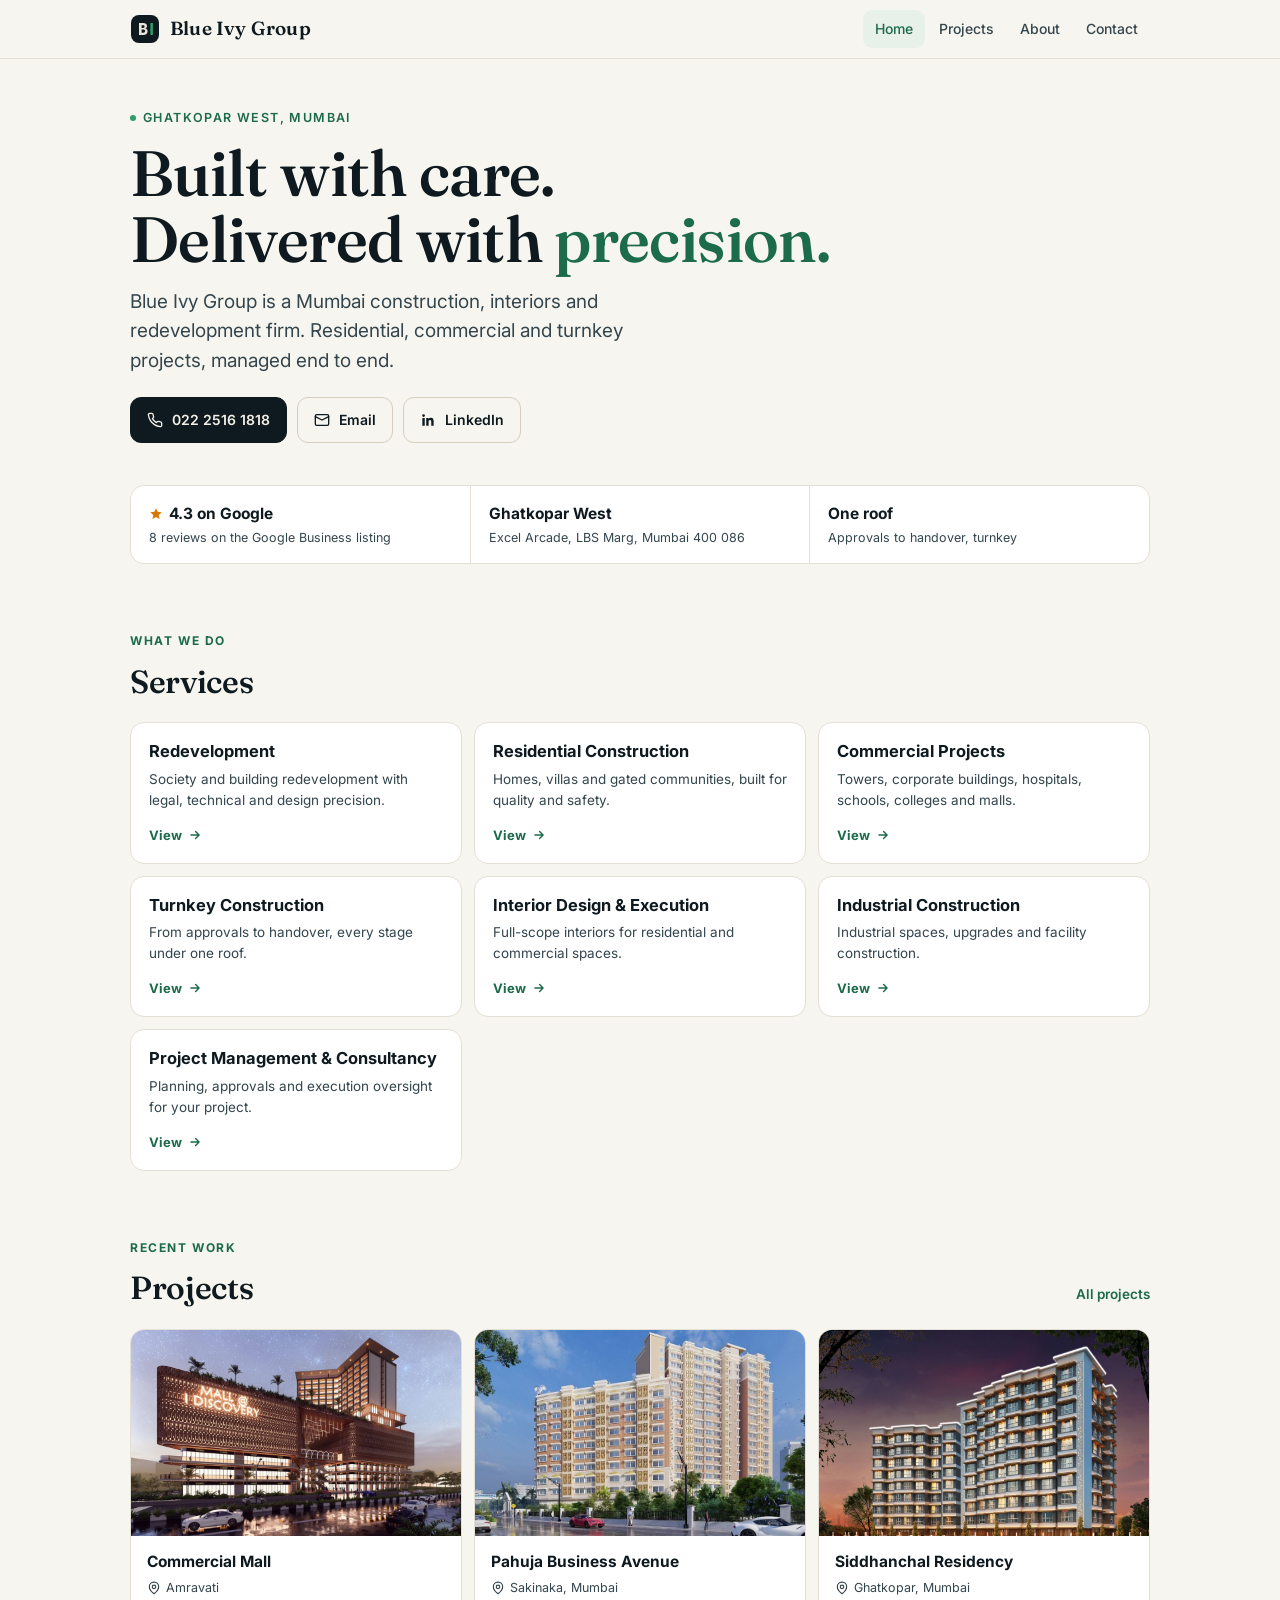
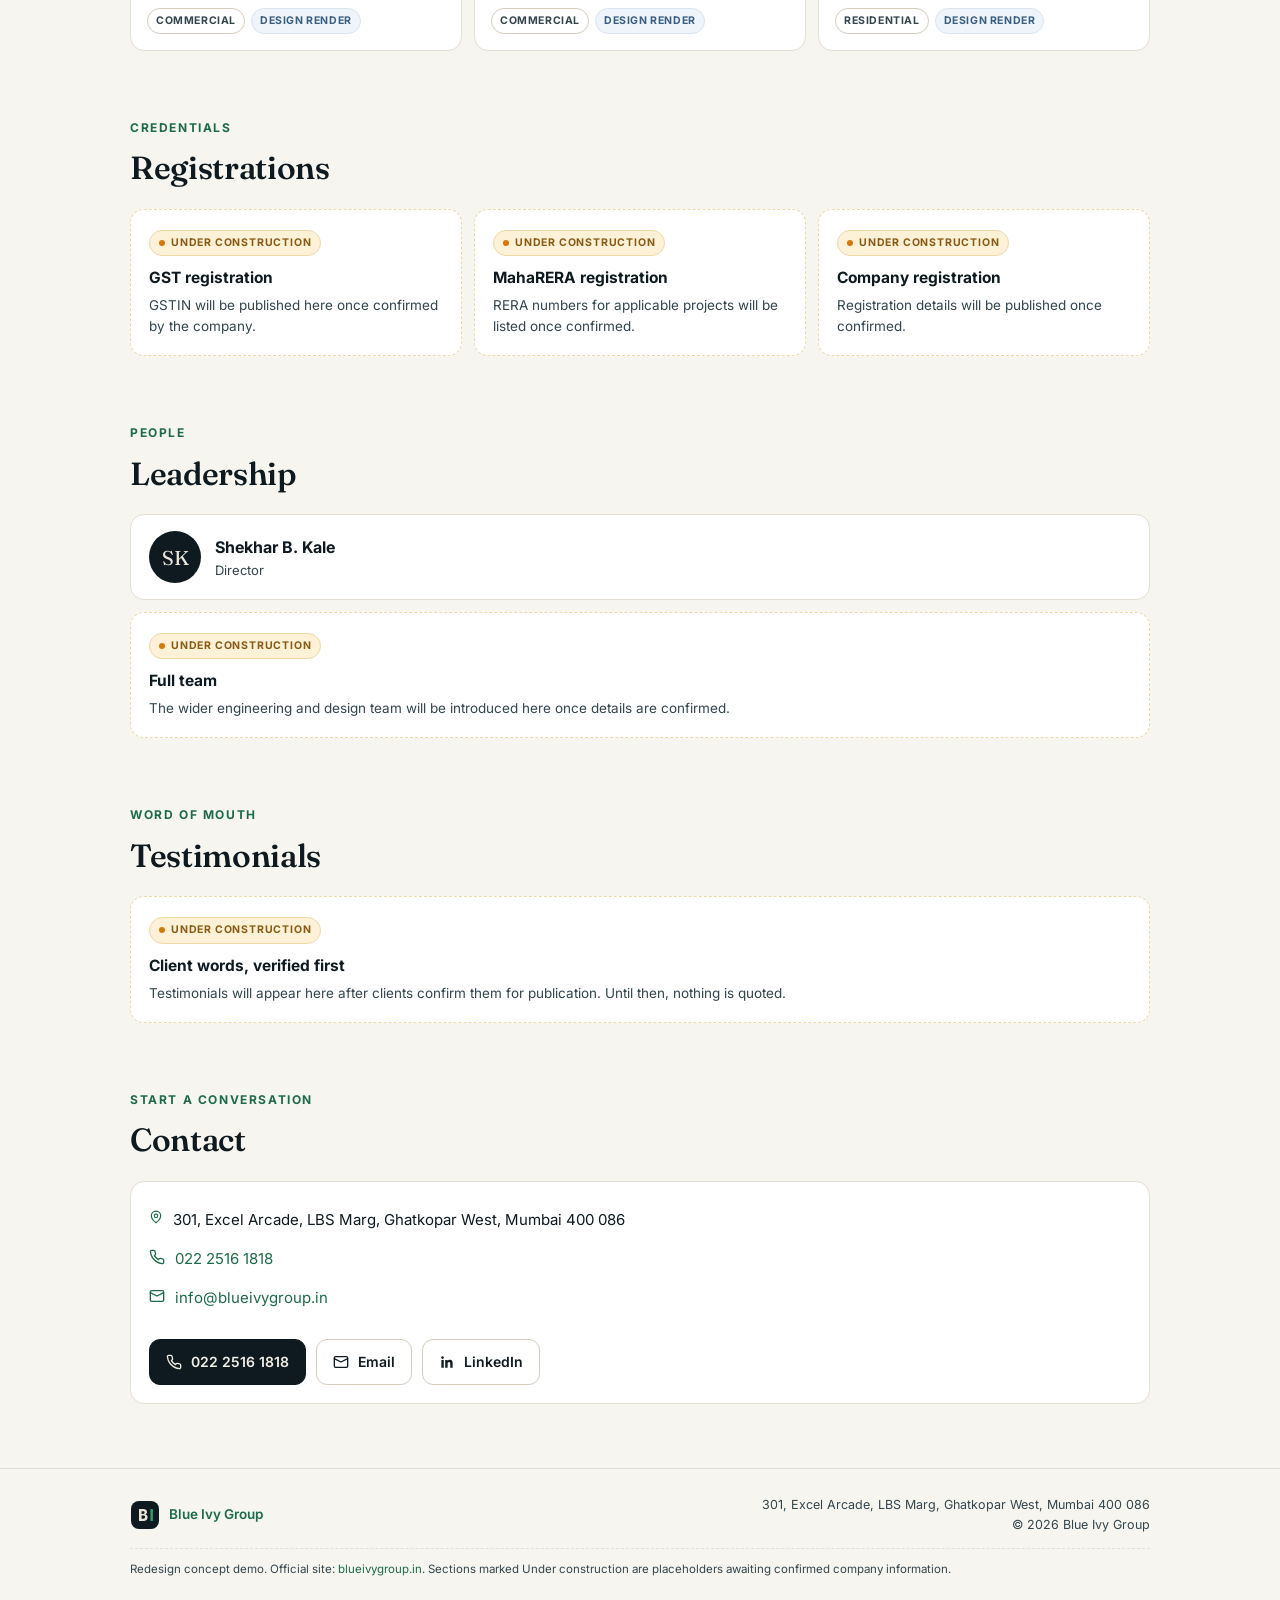
==== index.html @ 5a5d5038 "Blue Ivy Group redesign concept: static site, PWA, SEO" ====
<!DOCTYPE html>
<html lang="en">
<head>
<meta charset="utf-8">
<meta name="viewport" content="width=device-width, initial-scale=1, viewport-fit=cover">
<title>Blue Ivy Group - Construction, Interiors & Redevelopment in Mumbai</title>
<meta name="description" content="Blue Ivy Group is a Mumbai construction, interiors and redevelopment firm based in Ghatkopar West. Residential, commercial and turnkey projects, managed end to end.">
<link rel="canonical" href="https://5hu3hendu.github.io/blue-ivy-group/index.html">
<meta property="og:type" content="website">
<meta property="og:site_name" content="Blue Ivy Group">
<meta property="og:title" content="Blue Ivy Group - Construction, Interiors & Redevelopment in Mumbai">
<meta property="og:description" content="Blue Ivy Group is a Mumbai construction, interiors and redevelopment firm based in Ghatkopar West. Residential, commercial and turnkey projects, managed end to end.">
<meta property="og:url" content="https://5hu3hendu.github.io/blue-ivy-group/index.html">
<meta property="og:image" content="https://5hu3hendu.github.io/blue-ivy-group/assets/img/og-cover.jpg">
<meta name="twitter:card" content="summary_large_image">
<meta name="theme-color" content="#0e1a1f">
<link rel="icon" href="assets/img/icon-192.png" sizes="192x192">
<link rel="apple-touch-icon" href="assets/img/icon-180.png">
<link rel="manifest" href="manifest.webmanifest">
<link rel="preconnect" href="https://fonts.googleapis.com">
<link rel="preconnect" href="https://fonts.gstatic.com" crossorigin>
<link href="https://fonts.googleapis.com/css2?family=Fraunces:opsz,wght@9..144,500;9..144,560;9..144,640&family=Inter:wght@400;500;600;700&display=swap" rel="stylesheet">
<link rel="stylesheet" href="assets/css/style.css">
<script type="application/ld+json">
{"@context":"https://schema.org","@type":"GeneralContractor","name":"Blue Ivy Group","url":"https://5hu3hendu.github.io/blue-ivy-group/","image":"https://5hu3hendu.github.io/blue-ivy-group/assets/img/og-cover.jpg","telephone":"+91-22-2516-1818","email":"info@blueivygroup.in","address":{"@type":"PostalAddress","streetAddress":"301, Excel Arcade, LBS Marg, Ghatkopar West","addressLocality":"Mumbai","addressRegion":"Maharashtra","postalCode":"400086","addressCountry":"IN"},"geo":{"@type":"GeoCoordinates","latitude":19.087315,"longitude":72.903306},"sameAs":["https://www.linkedin.com/company/blue-ivy-group","https://blueivygroup.in/"]}
</script>
</head>
<body>
<header class="topbar"><div class="wrap topbar-in">
<a class="brand" href="index.html"><svg width="30" height="30" viewBox="0 0 30 30" fill="none" aria-hidden="true"><rect x="1" y="1" width="28" height="28" rx="8" fill="#0e1a1f"/><path d="M9 21V9h4.2c2.4 0 3.8 1.1 3.8 2.9 0 1.2-.6 2.1-1.7 2.5 1.5.3 2.3 1.4 2.3 2.9 0 2.1-1.6 3.7-4.1 3.7H9zm2.6-7h1.4c1 0 1.6-.5 1.6-1.4s-.6-1.3-1.6-1.3h-1.4V14zm0 4.7h1.7c1.1 0 1.8-.6 1.8-1.6 0-1-.7-1.5-1.8-1.5h-1.7v3.1z" fill="#e9e4d8"/><path d="M20.4 9h2.5v12h-2.5z" fill="#2e9e6b"/></svg><span class="wm">Blue Ivy Group</span></a>
<nav class="nav-d" aria-label="Main"><a href="index.html" class="on">Home</a><a href="projects.html">Projects</a><a href="about.html">About</a><a href="contact.html">Contact</a></nav>
</div></header>
<main>

<div class="wrap">
<div class="head">
<span class="eyebrow"><span class="dot"></span>Ghatkopar West, Mumbai</span>
<h1>Built with care.<br>Delivered with <em>precision.</em></h1>
<p class="lede">Blue Ivy Group is a Mumbai construction, interiors and redevelopment firm. Residential, commercial and turnkey projects, managed end to end.</p>
<div class="cta-row">
<a class="icobtn" href="tel:+912225161818"><svg width="16" height="16" viewBox="0 0 24 24" fill="none" stroke="currentColor" stroke-width="2" stroke-linecap="round" stroke-linejoin="round" aria-hidden="true"><path d="M22 16.92v3a2 2 0 0 1-2.18 2 19.79 19.79 0 0 1-8.63-3.07 19.5 19.5 0 0 1-6-6 19.79 19.79 0 0 1-3.07-8.67A2 2 0 0 1 4.11 2h3a2 2 0 0 1 2 1.72c.13.96.36 1.9.7 2.81a2 2 0 0 1-.45 2.11L8.09 9.91a16 16 0 0 0 6 6l1.27-1.27a2 2 0 0 1 2.11-.45c.91.34 1.85.57 2.81.7A2 2 0 0 1 22 16.92z"/></svg>022 2516 1818</a>
<a class="icobtn ghost" href="mailto:info@blueivygroup.in"><svg width="16" height="16" viewBox="0 0 24 24" fill="none" stroke="currentColor" stroke-width="2" stroke-linecap="round" stroke-linejoin="round" aria-hidden="true"><rect x="2" y="4" width="20" height="16" rx="2"/><path d="m22 7-10 5L2 7"/></svg>Email</a>
<a class="icobtn ghost" href="https://www.linkedin.com/company/blue-ivy-group" rel="noopener"><svg width="16" height="16" viewBox="0 0 24 24" fill="currentColor" aria-hidden="true"><path d="M20.45 20.45h-3.55v-5.57c0-1.33-.03-3.04-1.85-3.04-1.86 0-2.14 1.45-2.14 2.94v5.67H9.35V9h3.41v1.56h.05c.47-.9 1.63-1.85 3.36-1.85 3.6 0 4.27 2.37 4.27 5.45v6.29zM5.34 7.43a2.06 2.06 0 1 1 0-4.12 2.06 2.06 0 0 1 0 4.12zM7.12 20.45H3.55V9h3.57v11.45z"/></svg>LinkedIn</a>
</div>
</div>
</div>

<section><div class="wrap">
<div class="strip">
<div><div class="b" style="display:flex;align-items:center;gap:6px"><svg width="14" height="14" viewBox="0 0 24 24" fill="#d97706" aria-hidden="true"><path d="M12 2l2.9 6.3 6.9.8-5.1 4.7 1.4 6.8L12 17.2 5.9 20.6l1.4-6.8L2.2 9.1l6.9-.8z"/></svg>4.3 on Google</div><div class="s">8 reviews on the Google Business listing</div></div>
<div><div class="b">Ghatkopar West</div><div class="s">Excel Arcade, LBS Marg, Mumbai 400 086</div></div>
<div><div class="b">One roof</div><div class="s">Approvals to handover, turnkey</div></div>
</div>
</div></section>

<section id="services"><div class="wrap">
<div class="kicker">What we do</div>
<div class="sec-h"><h2>Services</h2></div>
<div class="sgrid">
<a class="scard" href="services/redevelopment.html"><div class="t">Redevelopment</div><div class="d">Society and building redevelopment with legal, technical and design precision.</div><span class="go">View <svg width="14" height="14" viewBox="0 0 24 24" fill="none" stroke="currentColor" stroke-width="2.4" stroke-linecap="round" stroke-linejoin="round" aria-hidden="true"><path d="M5 12h14m-6-6 6 6-6 6"/></svg></span></a>
<a class="scard" href="services/residential-construction.html"><div class="t">Residential Construction</div><div class="d">Homes, villas and gated communities, built for quality and safety.</div><span class="go">View <svg width="14" height="14" viewBox="0 0 24 24" fill="none" stroke="currentColor" stroke-width="2.4" stroke-linecap="round" stroke-linejoin="round" aria-hidden="true"><path d="M5 12h14m-6-6 6 6-6 6"/></svg></span></a>
<a class="scard" href="services/commercial-projects.html"><div class="t">Commercial Projects</div><div class="d">Towers, corporate buildings, hospitals, schools, colleges and malls.</div><span class="go">View <svg width="14" height="14" viewBox="0 0 24 24" fill="none" stroke="currentColor" stroke-width="2.4" stroke-linecap="round" stroke-linejoin="round" aria-hidden="true"><path d="M5 12h14m-6-6 6 6-6 6"/></svg></span></a>
<a class="scard" href="services/turnkey-construction.html"><div class="t">Turnkey Construction</div><div class="d">From approvals to handover, every stage under one roof.</div><span class="go">View <svg width="14" height="14" viewBox="0 0 24 24" fill="none" stroke="currentColor" stroke-width="2.4" stroke-linecap="round" stroke-linejoin="round" aria-hidden="true"><path d="M5 12h14m-6-6 6 6-6 6"/></svg></span></a>
<a class="scard" href="services/interior-design.html"><div class="t">Interior Design &amp; Execution</div><div class="d">Full-scope interiors for residential and commercial spaces.</div><span class="go">View <svg width="14" height="14" viewBox="0 0 24 24" fill="none" stroke="currentColor" stroke-width="2.4" stroke-linecap="round" stroke-linejoin="round" aria-hidden="true"><path d="M5 12h14m-6-6 6 6-6 6"/></svg></span></a>
<a class="scard" href="services/industrial-construction.html"><div class="t">Industrial Construction</div><div class="d">Industrial spaces, upgrades and facility construction.</div><span class="go">View <svg width="14" height="14" viewBox="0 0 24 24" fill="none" stroke="currentColor" stroke-width="2.4" stroke-linecap="round" stroke-linejoin="round" aria-hidden="true"><path d="M5 12h14m-6-6 6 6-6 6"/></svg></span></a>
<a class="scard" href="services/project-management-consultancy.html"><div class="t">Project Management &amp; Consultancy</div><div class="d">Planning, approvals and execution oversight for your project.</div><span class="go">View <svg width="14" height="14" viewBox="0 0 24 24" fill="none" stroke="currentColor" stroke-width="2.4" stroke-linecap="round" stroke-linejoin="round" aria-hidden="true"><path d="M5 12h14m-6-6 6 6-6 6"/></svg></span></a>
</div>
</div></section>

<section><div class="wrap">
<div class="kicker">Recent work</div>
<div class="sec-h"><h2>Projects</h2><a class="more" href="projects.html">All projects</a></div>
<div class="pgrid">
<div class="pcard"><img src="assets/img/amravati-mall.jpg" alt="Design render of the commercial mall project in Amravati" loading="lazy"><div class="pb"><div class="t">Commercial Mall</div><div class="l"><svg width="14" height="14" viewBox="0 0 24 24" fill="none" stroke="currentColor" stroke-width="2" stroke-linecap="round" stroke-linejoin="round" aria-hidden="true"><path d="M20 10c0 6-8 12-8 12s-8-6-8-12a8 8 0 0 1 16 0z"/><circle cx="12" cy="10" r="3"/></svg>Amravati</div><div class="tags"><span class="tag">Commercial</span><span class="tag render">Design render</span></div></div></div>
<div class="pcard"><img src="assets/img/pahuja.jpg" alt="Design render of Pahuja Business Avenue in Sakinaka" loading="lazy"><div class="pb"><div class="t">Pahuja Business Avenue</div><div class="l"><svg width="14" height="14" viewBox="0 0 24 24" fill="none" stroke="currentColor" stroke-width="2" stroke-linecap="round" stroke-linejoin="round" aria-hidden="true"><path d="M20 10c0 6-8 12-8 12s-8-6-8-12a8 8 0 0 1 16 0z"/><circle cx="12" cy="10" r="3"/></svg>Sakinaka, Mumbai</div><div class="tags"><span class="tag">Commercial</span><span class="tag render">Design render</span></div></div></div>
<div class="pcard"><img src="assets/img/siddhanchal.jpg" alt="Design render of Siddhanchal Residency in Ghatkopar" loading="lazy"><div class="pb"><div class="t">Siddhanchal Residency</div><div class="l"><svg width="14" height="14" viewBox="0 0 24 24" fill="none" stroke="currentColor" stroke-width="2" stroke-linecap="round" stroke-linejoin="round" aria-hidden="true"><path d="M20 10c0 6-8 12-8 12s-8-6-8-12a8 8 0 0 1 16 0z"/><circle cx="12" cy="10" r="3"/></svg>Ghatkopar, Mumbai</div><div class="tags"><span class="tag">Residential</span><span class="tag render">Design render</span></div></div></div>
</div>
</div></section>

<section><div class="wrap">
<div class="kicker">Credentials</div>
<div class="sec-h"><h2>Registrations</h2></div>
<div class="sgrid">
<div class="ucard"><span class="uc">Under construction</span><div class="t">GST registration</div><div class="d">GSTIN will be published here once confirmed by the company.</div></div>
<div class="ucard"><span class="uc">Under construction</span><div class="t">MahaRERA registration</div><div class="d">RERA numbers for applicable projects will be listed once confirmed.</div></div>
<div class="ucard"><span class="uc">Under construction</span><div class="t">Company registration</div><div class="d">Registration details will be published once confirmed.</div></div>
</div>
</div></section>

<section><div class="wrap">
<div class="kicker">People</div>
<div class="sec-h"><h2>Leadership</h2></div>
<div class="person"><div class="avatar">SK</div><div><div class="n">Shekhar B. Kale</div><div class="r">Director</div></div></div>
<div style="margin-top:12px"><div class="ucard"><span class="uc">Under construction</span><div class="t">Full team</div><div class="d">The wider engineering and design team will be introduced here once details are confirmed.</div></div></div>
</div></section>

<section><div class="wrap">
<div class="kicker">Word of mouth</div>
<div class="sec-h"><h2>Testimonials</h2></div>
<div class="ucard"><span class="uc">Under construction</span><div class="t">Client words, verified first</div><div class="d">Testimonials will appear here after clients confirm them for publication. Until then, nothing is quoted.</div></div>
</div></section>

<section><div class="wrap">
<div class="kicker">Start a conversation</div>
<div class="sec-h"><h2>Contact</h2></div>
<div class="cblock">
<div class="cline"><svg width="14" height="14" viewBox="0 0 24 24" fill="none" stroke="currentColor" stroke-width="2" stroke-linecap="round" stroke-linejoin="round" aria-hidden="true"><path d="M20 10c0 6-8 12-8 12s-8-6-8-12a8 8 0 0 1 16 0z"/><circle cx="12" cy="10" r="3"/></svg><span>301, Excel Arcade, LBS Marg, Ghatkopar West, Mumbai 400 086</span></div>
<div class="cline"><svg width="16" height="16" viewBox="0 0 24 24" fill="none" stroke="currentColor" stroke-width="2" stroke-linecap="round" stroke-linejoin="round" aria-hidden="true"><path d="M22 16.92v3a2 2 0 0 1-2.18 2 19.79 19.79 0 0 1-8.63-3.07 19.5 19.5 0 0 1-6-6 19.79 19.79 0 0 1-3.07-8.67A2 2 0 0 1 4.11 2h3a2 2 0 0 1 2 1.72c.13.96.36 1.9.7 2.81a2 2 0 0 1-.45 2.11L8.09 9.91a16 16 0 0 0 6 6l1.27-1.27a2 2 0 0 1 2.11-.45c.91.34 1.85.57 2.81.7A2 2 0 0 1 22 16.92z"/></svg><a href="tel:+912225161818">022 2516 1818</a></div>
<div class="cline"><svg width="16" height="16" viewBox="0 0 24 24" fill="none" stroke="currentColor" stroke-width="2" stroke-linecap="round" stroke-linejoin="round" aria-hidden="true"><rect x="2" y="4" width="20" height="16" rx="2"/><path d="m22 7-10 5L2 7"/></svg><a href="mailto:info@blueivygroup.in">info@blueivygroup.in</a></div>
<div style="margin-top:14px"><div class="cta-row">
<a class="icobtn" href="tel:+912225161818"><svg width="16" height="16" viewBox="0 0 24 24" fill="none" stroke="currentColor" stroke-width="2" stroke-linecap="round" stroke-linejoin="round" aria-hidden="true"><path d="M22 16.92v3a2 2 0 0 1-2.18 2 19.79 19.79 0 0 1-8.63-3.07 19.5 19.5 0 0 1-6-6 19.79 19.79 0 0 1-3.07-8.67A2 2 0 0 1 4.11 2h3a2 2 0 0 1 2 1.72c.13.96.36 1.9.7 2.81a2 2 0 0 1-.45 2.11L8.09 9.91a16 16 0 0 0 6 6l1.27-1.27a2 2 0 0 1 2.11-.45c.91.34 1.85.57 2.81.7A2 2 0 0 1 22 16.92z"/></svg>022 2516 1818</a>
<a class="icobtn ghost" href="mailto:info@blueivygroup.in"><svg width="16" height="16" viewBox="0 0 24 24" fill="none" stroke="currentColor" stroke-width="2" stroke-linecap="round" stroke-linejoin="round" aria-hidden="true"><rect x="2" y="4" width="20" height="16" rx="2"/><path d="m22 7-10 5L2 7"/></svg>Email</a>
<a class="icobtn ghost" href="https://www.linkedin.com/company/blue-ivy-group" rel="noopener"><svg width="16" height="16" viewBox="0 0 24 24" fill="currentColor" aria-hidden="true"><path d="M20.45 20.45h-3.55v-5.57c0-1.33-.03-3.04-1.85-3.04-1.86 0-2.14 1.45-2.14 2.94v5.67H9.35V9h3.41v1.56h.05c.47-.9 1.63-1.85 3.36-1.85 3.6 0 4.27 2.37 4.27 5.45v6.29zM5.34 7.43a2.06 2.06 0 1 1 0-4.12 2.06 2.06 0 0 1 0 4.12zM7.12 20.45H3.55V9h3.57v11.45z"/></svg>LinkedIn</a>
</div></div>
</div>
</div></section>

</main>
<footer><div class="wrap">
<div class="foot">
<a class="l" href="index.html"><svg width="30" height="30" viewBox="0 0 30 30" fill="none" aria-hidden="true"><rect x="1" y="1" width="28" height="28" rx="8" fill="#0e1a1f"/><path d="M9 21V9h4.2c2.4 0 3.8 1.1 3.8 2.9 0 1.2-.6 2.1-1.7 2.5 1.5.3 2.3 1.4 2.3 2.9 0 2.1-1.6 3.7-4.1 3.7H9zm2.6-7h1.4c1 0 1.6-.5 1.6-1.4s-.6-1.3-1.6-1.3h-1.4V14zm0 4.7h1.7c1.1 0 1.8-.6 1.8-1.6 0-1-.7-1.5-1.8-1.5h-1.7v3.1z" fill="#e9e4d8"/><path d="M20.4 9h2.5v12h-2.5z" fill="#2e9e6b"/></svg><span>Blue Ivy Group</span></a>
<div class="r">301, Excel Arcade, LBS Marg, Ghatkopar West, Mumbai 400 086<br>&copy; 2026 Blue Ivy Group</div>
</div>
<div class="demo">Redesign concept demo. Official site: <a href="https://blueivygroup.in/">blueivygroup.in</a>. Sections marked Under construction are placeholders awaiting confirmed company information.</div>
</div></footer>
<nav class="tabbar" aria-label="Main"><a href="index.html" class="on"><svg width="21" height="21" viewBox="0 0 24 24" fill="none" stroke="currentColor" stroke-width="1.9" stroke-linecap="round" stroke-linejoin="round" aria-hidden="true"><path d="m3 10 9-7 9 7v10a2 2 0 0 1-2 2H5a2 2 0 0 1-2-2z"/><path d="M9 22V12h6v10"/></svg><span>Home</span></a><a href="index.html#services"><svg width="21" height="21" viewBox="0 0 24 24" fill="none" stroke="currentColor" stroke-width="1.9" stroke-linecap="round" aria-hidden="true"><rect x="3" y="3" width="7" height="7" rx="1.5"/><rect x="14" y="3" width="7" height="7" rx="1.5"/><rect x="3" y="14" width="7" height="7" rx="1.5"/><rect x="14" y="14" width="7" height="7" rx="1.5"/></svg><span>Services</span></a><a href="projects.html"><svg width="21" height="21" viewBox="0 0 24 24" fill="none" stroke="currentColor" stroke-width="1.9" stroke-linecap="round" stroke-linejoin="round" aria-hidden="true"><path d="M3 21h18M5 21V7l7-4v18M12 21V11l7 4v6"/><path d="M8 9h.01M8 13h.01M8 17h.01"/></svg><span>Projects</span></a><a href="about.html"><svg width="21" height="21" viewBox="0 0 24 24" fill="none" stroke="currentColor" stroke-width="1.9" stroke-linecap="round" aria-hidden="true"><circle cx="12" cy="12" r="10"/><path d="M12 16v-4m0-4h.01"/></svg><span>About</span></a><a href="contact.html"><svg width="21" height="21" viewBox="0 0 24 24" fill="none" stroke="currentColor" stroke-width="1.9" stroke-linecap="round" stroke-linejoin="round" aria-hidden="true"><path d="M22 16.92v3a2 2 0 0 1-2.18 2 19.79 19.79 0 0 1-8.63-3.07 19.5 19.5 0 0 1-6-6 19.79 19.79 0 0 1-3.07-8.67A2 2 0 0 1 4.11 2h3a2 2 0 0 1 2 1.72c.13.96.36 1.9.7 2.81a2 2 0 0 1-.45 2.11L8.09 9.91a16 16 0 0 0 6 6l1.27-1.27a2 2 0 0 1 2.11-.45c.91.34 1.85.57 2.81.7A2 2 0 0 1 22 16.92z"/></svg><span>Contact</span></a></nav>
<script src="assets/js/main.js" defer></script>
</body>
</html>
---- assets/css/style.css ----
:root{
  --ink:#0e1a1f; --ink2:#33454d; --ivy:#1c6b4a; --ivy2:#2e9e6b;
  --ivory:#f7f5ef; --card:#ffffff; --line:#e4dfd4; --line2:#d4cdbd;
  --amber-bg:#fdf1d7; --amber-fg:#8a5a12; --amber-line:#ecd9a8;
  --radius:14px; --maxw:1060px;
  --font-d:'Fraunces',Georgia,serif; --font-b:'Inter',system-ui,-apple-system,sans-serif;
}
*{margin:0;padding:0;box-sizing:border-box}
html{scroll-behavior:smooth;-webkit-text-size-adjust:100%}
body{font-family:var(--font-b);background:var(--ivory);color:var(--ink);line-height:1.55;font-size:16px}
img{max-width:100%;display:block}
a{color:var(--ivy);text-decoration:none}
a:hover{color:var(--ivy2)}
.wrap{max-width:var(--maxw);margin:0 auto;padding:0 20px}

/* ---------- top bar ---------- */
.topbar{position:sticky;top:0;z-index:50;background:rgba(247,245,239,.86);backdrop-filter:blur(14px);-webkit-backdrop-filter:blur(14px);border-bottom:1px solid var(--line)}
.topbar-in{display:flex;align-items:center;justify-content:space-between;height:58px}
.brand{display:flex;align-items:center;gap:10px;color:var(--ink);font-weight:600}
.brand svg{flex:none}
.brand .wm{font-family:var(--font-d);font-size:19px;letter-spacing:.2px}
.nav-d{display:flex;gap:2px}
.nav-d a{color:var(--ink2);font-size:14px;font-weight:500;padding:8px 12px;border-radius:9px}
.nav-d a:hover{background:#efece2;color:var(--ink)}
.nav-d a.on{color:var(--ivy);background:#e8f0ea}
@media(max-width:760px){.nav-d{display:none}}

/* ---------- mobile tab bar ---------- */
.tabbar{display:none}
@media(max-width:760px){
  body{padding-bottom:66px}
  .tabbar{display:flex;position:fixed;left:0;right:0;bottom:0;z-index:50;background:rgba(255,255,255,.92);backdrop-filter:blur(14px);border-top:1px solid var(--line);padding-bottom:env(safe-area-inset-bottom)}
  .tabbar a{flex:1;display:flex;flex-direction:column;align-items:center;gap:3px;padding:9px 0 7px;color:var(--ink2)}
  .tabbar a.on{color:var(--ivy)}
  .tabbar a span{font-size:9.5px;font-weight:600;letter-spacing:.4px;text-transform:uppercase}
  .tabbar a svg{display:block}
}

/* ---------- header block ---------- */
.head{padding:44px 0 8px}
.eyebrow{display:inline-flex;align-items:center;gap:7px;font-size:12.5px;font-weight:600;letter-spacing:1.4px;text-transform:uppercase;color:var(--ivy)}
.eyebrow .dot{width:6px;height:6px;border-radius:50%;background:var(--ivy2)}
h1{font-family:var(--font-d);font-weight:560;font-size:clamp(38px,7.4vw,64px);line-height:1.04;letter-spacing:-.01em;margin:12px 0 14px}
.lede{font-size:clamp(16px,2.6vw,19px);color:var(--ink2);max-width:560px}
h1 em{font-style:normal;color:var(--ivy)}

.cta-row{display:flex;gap:10px;margin-top:22px;flex-wrap:wrap}
.icobtn{display:inline-flex;align-items:center;gap:9px;background:var(--ink);color:#f2efe6;border:1px solid var(--ink);padding:11px 16px;border-radius:11px;font-size:14px;font-weight:600}
.icobtn:hover{background:#1a2c34;color:#fff}
.icobtn.ghost{background:transparent;color:var(--ink);border-color:var(--line2)}
.icobtn.ghost:hover{background:#efece2}
.icobtn svg{flex:none}

/* ---------- sections ---------- */
section{padding:34px 0}
.sec-h{display:flex;align-items:baseline;justify-content:space-between;gap:14px;margin-bottom:16px}
h2{font-family:var(--font-d);font-weight:560;font-size:clamp(24px,4.6vw,32px);letter-spacing:-.01em}
.sec-h .more{font-size:13.5px;font-weight:600;white-space:nowrap}
.kicker{font-size:12px;font-weight:700;letter-spacing:1.6px;text-transform:uppercase;color:var(--ivy);margin-bottom:6px}

/* trust strip */
.strip{display:grid;grid-template-columns:repeat(3,1fr);gap:1px;background:var(--line);border:1px solid var(--line);border-radius:var(--radius);overflow:hidden}
.strip>div{background:var(--card);padding:16px 18px}
.strip .b{font-weight:700;font-size:15.5px}
.strip .s{font-size:12.5px;color:var(--ink2);margin-top:2px}
@media(max-width:760px){.strip{grid-template-columns:1fr}}

/* service grid */
.sgrid{display:grid;grid-template-columns:repeat(3,1fr);gap:12px}
@media(max-width:900px){.sgrid{grid-template-columns:repeat(2,1fr)}}
@media(max-width:560px){.sgrid{grid-template-columns:1fr}}
.scard{display:flex;flex-direction:column;background:var(--card);border:1px solid var(--line);border-radius:var(--radius);padding:18px;color:var(--ink);transition:border-color .15s}
.scard:hover{border-color:var(--ivy2)}
.scard .ic{color:var(--ivy);margin-bottom:12px}
.scard .t{font-weight:700;font-size:16.5px;line-height:1.3}
.scard .d{font-size:13.5px;color:var(--ink2);margin-top:6px;flex:1}
.scard .go{display:flex;align-items:center;gap:6px;font-size:13px;font-weight:700;color:var(--ivy);margin-top:14px}

/* projects */
.pgrid{display:grid;grid-template-columns:repeat(3,1fr);gap:12px}
@media(max-width:900px){.pgrid{grid-template-columns:1fr}}
.pcard{background:var(--card);border:1px solid var(--line);border-radius:var(--radius);overflow:hidden}
.pcard img{width:100%;aspect-ratio:16/10;object-fit:cover}
.pcard .pb{padding:14px 16px 16px}
.pcard .t{font-weight:700;font-size:15.5px}
.pcard .l{display:flex;align-items:center;gap:5px;font-size:12.5px;color:var(--ink2);margin-top:4px}
.tags{display:flex;gap:6px;margin-top:10px;flex-wrap:wrap}
.tag{font-size:10.5px;font-weight:700;letter-spacing:.6px;text-transform:uppercase;padding:4px 8px;border-radius:99px;border:1px solid var(--line2);color:var(--ink2)}
.tag.render{border-color:#d9e4ee;color:#375e83;background:#eef4fa}

/* under construction badge */
.uc{display:inline-flex;align-items:center;gap:6px;font-size:10.5px;font-weight:700;letter-spacing:.8px;text-transform:uppercase;color:var(--amber-fg);background:var(--amber-bg);border:1px solid var(--amber-line);padding:4px 9px;border-radius:99px}
.uc::before{content:"";width:6px;height:6px;border-radius:50%;background:#d97706}
.ucard{background:var(--card);border:1px dashed var(--amber-line);border-radius:var(--radius);padding:18px}
.ucard .t{font-weight:700;font-size:15.5px;margin-top:10px}
.ucard .d{font-size:13.5px;color:var(--ink2);margin-top:5px}

/* people */
.person{display:flex;align-items:center;gap:14px;background:var(--card);border:1px solid var(--line);border-radius:var(--radius);padding:16px 18px}
.avatar{width:52px;height:52px;border-radius:50%;background:var(--ink);color:#e9e4d8;display:flex;align-items:center;justify-content:center;font-family:var(--font-d);font-size:20px;flex:none}
.person .n{font-weight:700;font-size:16px}
.person .r{font-size:13px;color:var(--ink2)}

/* split / about */
.split{display:grid;grid-template-columns:1.2fr .8fr;gap:26px;align-items:start}
@media(max-width:860px){.split{grid-template-columns:1fr}}
.prose p{color:var(--ink2);margin-bottom:14px;font-size:15.5px}
.prose p b{color:var(--ink)}
.facts{background:var(--card);border:1px solid var(--line);border-radius:var(--radius);padding:6px 18px}
.facts .row{display:flex;justify-content:space-between;gap:12px;padding:13px 0;border-bottom:1px solid var(--line)}
.facts .row:last-child{border-bottom:none}
.facts .k{font-size:13px;color:var(--ink2)}
.facts .v{font-size:13.5px;font-weight:600;text-align:right}

/* service page */
.svc-hero{background:var(--card);border:1px solid var(--line);border-radius:var(--radius);overflow:hidden;margin-top:22px}
.svc-hero img{width:100%;aspect-ratio:21/9;object-fit:cover}
.svc-hero .c{padding:16px 18px;font-size:12.5px;color:var(--ink2)}
ul.scope{list-style:none;margin-top:6px}
ul.scope li{display:flex;gap:10px;padding:11px 0;border-bottom:1px solid var(--line);font-size:15px;color:var(--ink2)}
ul.scope li:last-child{border-bottom:none}
ul.scope li svg{flex:none;margin-top:3px;color:var(--ivy)}

/* contact */
.cgrid{display:grid;grid-template-columns:1fr 1fr;gap:12px}
@media(max-width:860px){.cgrid{grid-template-columns:1fr}}
.cblock{background:var(--card);border:1px solid var(--line);border-radius:var(--radius);padding:18px}
.cblock h3{font-size:12px;font-weight:700;letter-spacing:1.4px;text-transform:uppercase;color:var(--ivy);margin-bottom:12px}
.cline{display:flex;align-items:flex-start;gap:10px;padding:8px 0;font-size:15px}
.cline svg{flex:none;margin-top:2px;color:var(--ivy)}
.map{border:1px solid var(--line);border-radius:var(--radius);overflow:hidden;margin-top:12px}
.map iframe{width:100%;height:280px;border:0;display:block}
form.qform{display:grid;gap:10px}
form.qform input,form.qform textarea{font-family:var(--font-b);font-size:15px;padding:12px 14px;border:1px solid var(--line2);border-radius:10px;background:#fff;color:var(--ink);width:100%}
form.qform input:focus,form.qform textarea:focus{outline:2px solid var(--ivy2);outline-offset:-1px}
form.qform button{font-family:var(--font-b);font-size:14.5px;font-weight:700;padding:13px;border:none;border-radius:11px;background:var(--ink);color:#f2efe6;cursor:pointer}
form.qform button:hover{background:#1a2c34}
.form-note{font-size:12.5px;color:var(--ink2)}

/* footer */
footer{border-top:1px solid var(--line);margin-top:30px;padding:26px 0 34px}
.foot{display:flex;justify-content:space-between;gap:14px;flex-wrap:wrap;align-items:center}
.foot .l{display:flex;align-items:center;gap:9px;font-size:13.5px;font-weight:600}
.foot .r{font-size:12.5px;color:var(--ink2);text-align:right}
.demo{font-size:11.5px;color:var(--ink2);margin-top:14px;padding-top:12px;border-top:1px dashed var(--line)}

/* breadcrumb */
.crumb{font-size:12.5px;color:var(--ink2);margin-top:18px}
.crumb a{font-weight:600}
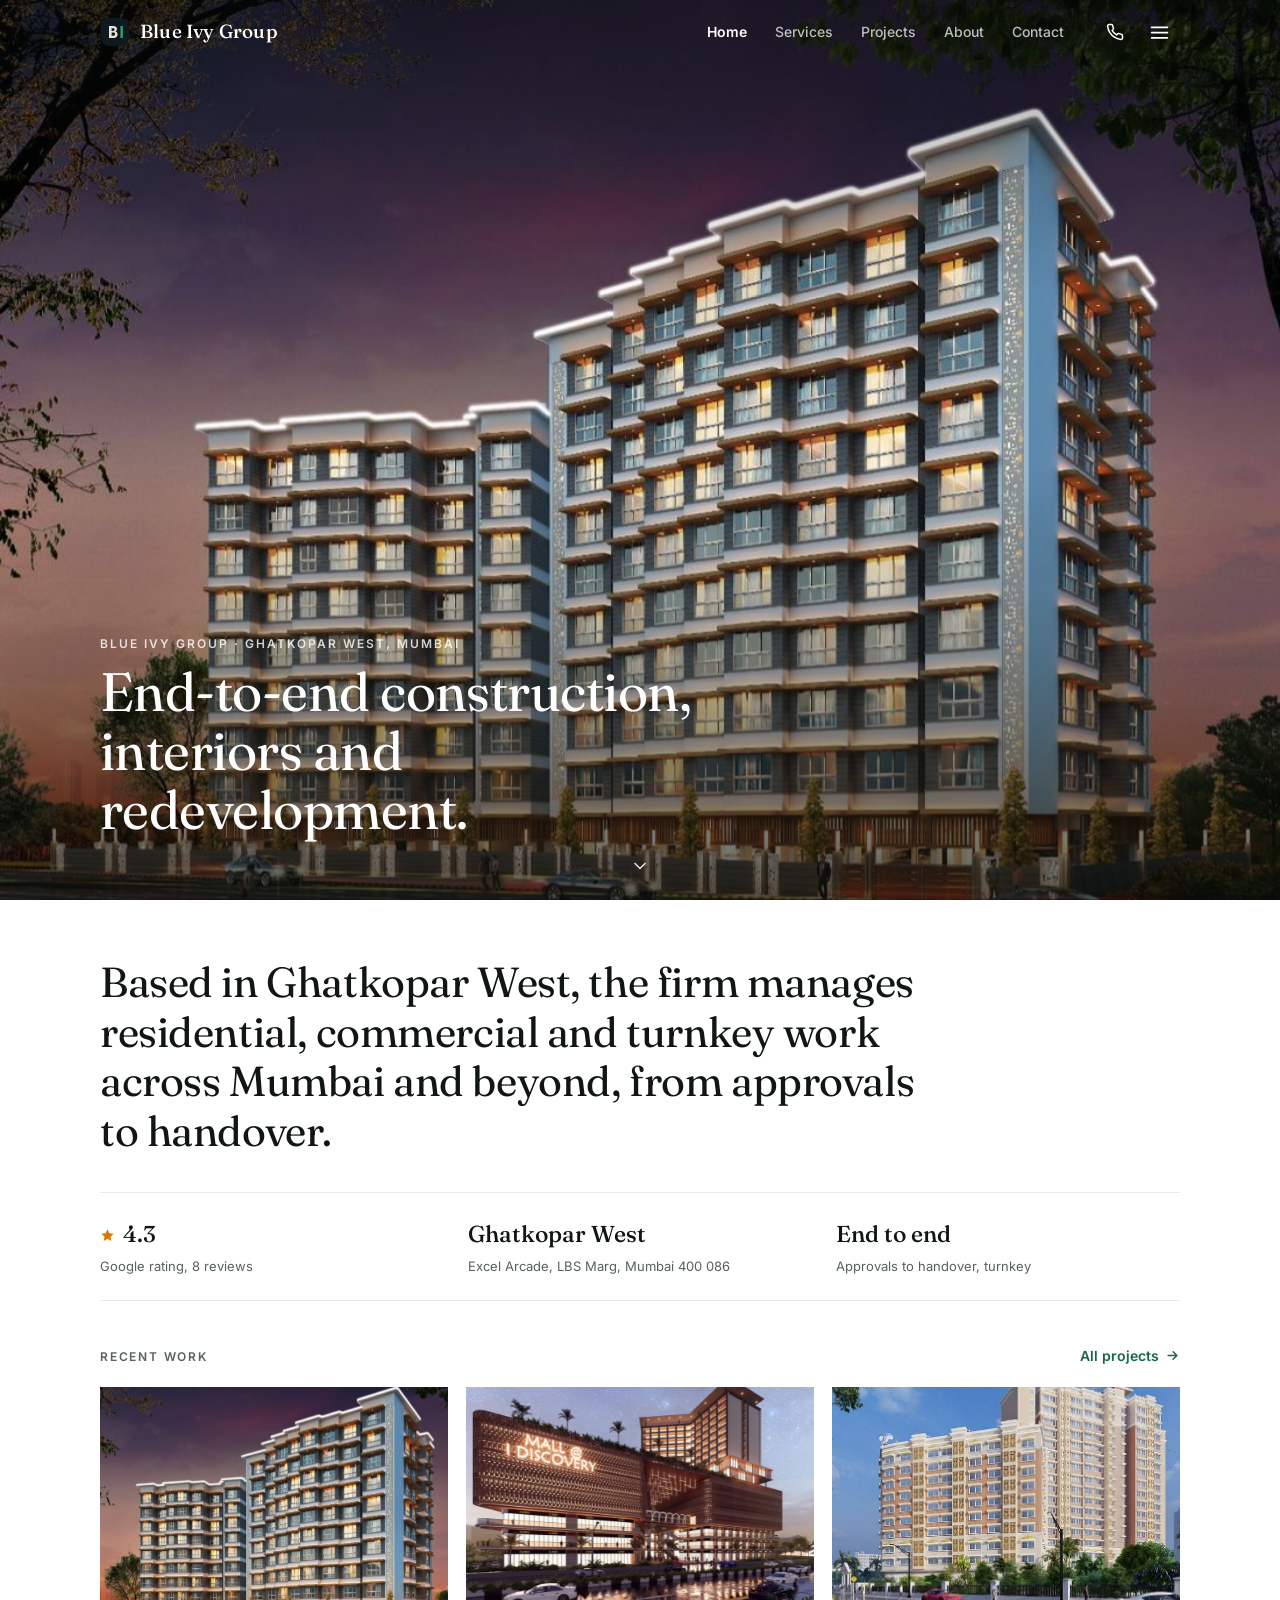
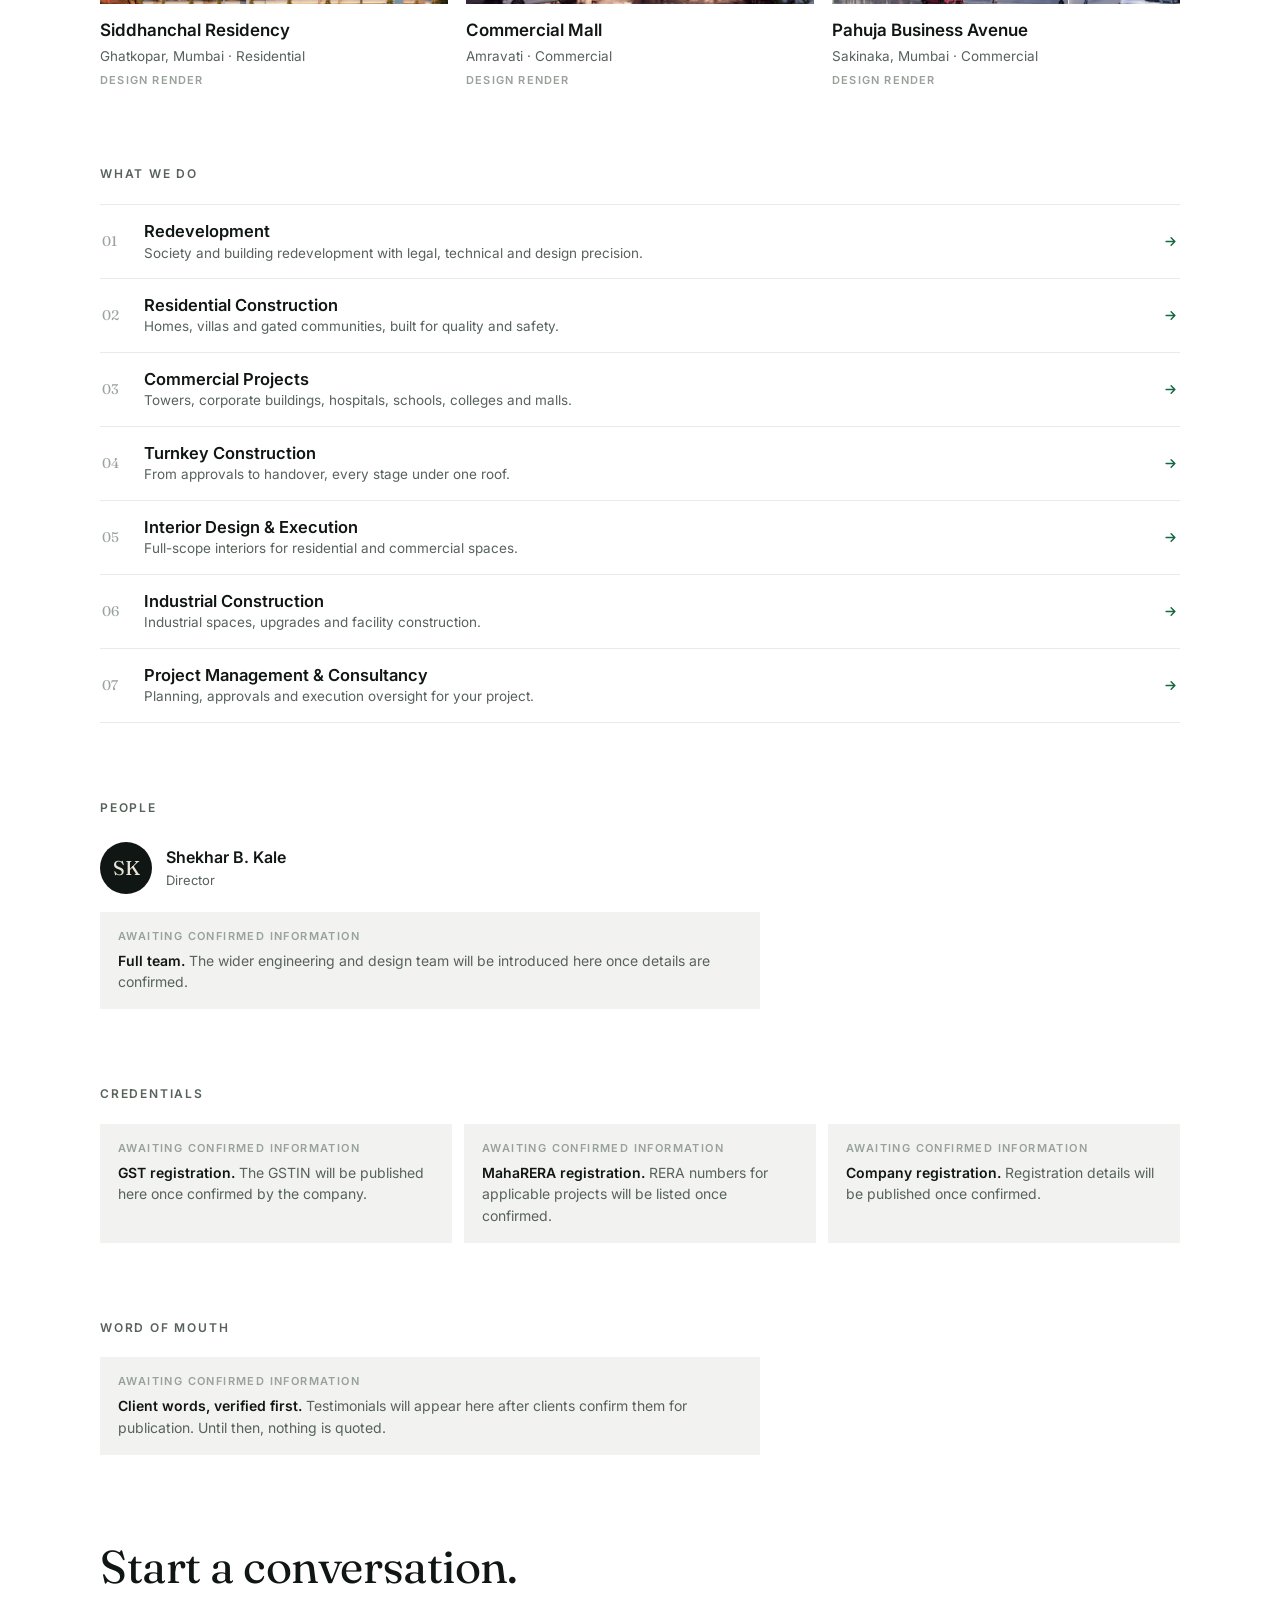
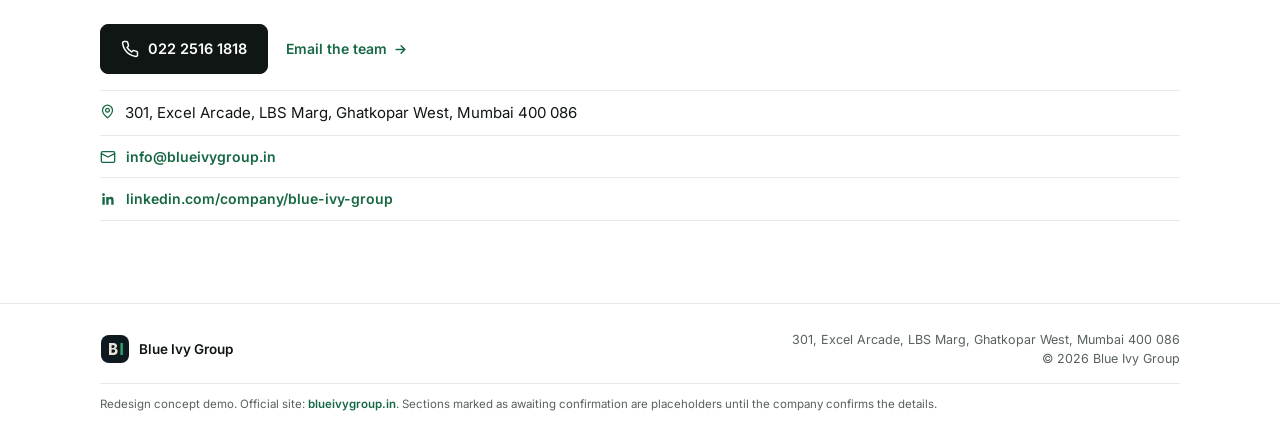
==== commit 3b1e69de: "Modern developer-style rework: editorial layout, full-bleed hero, motion + micro-interactions, quiet" ====
--- a/index.html
+++ b/index.html
@@ -13,105 +13,117 @@
 <meta property="og:url" content="https://5hu3hendu.github.io/blue-ivy-group/index.html">
 <meta property="og:image" content="https://5hu3hendu.github.io/blue-ivy-group/assets/img/og-cover.jpg">
 <meta name="twitter:card" content="summary_large_image">
-<meta name="theme-color" content="#0e1a1f">
+<meta name="theme-color" content="#0c110e">
 <link rel="icon" href="assets/img/icon-192.png" sizes="192x192">
 <link rel="apple-touch-icon" href="assets/img/icon-180.png">
 <link rel="manifest" href="manifest.webmanifest">
 <link rel="preconnect" href="https://fonts.googleapis.com">
 <link rel="preconnect" href="https://fonts.gstatic.com" crossorigin>
-<link href="https://fonts.googleapis.com/css2?family=Fraunces:opsz,wght@9..144,500;9..144,560;9..144,640&family=Inter:wght@400;500;600;700&display=swap" rel="stylesheet">
+<link href="https://fonts.googleapis.com/css2?family=Fraunces:opsz,wght@9..144,400;9..144,500;9..144,600&family=Inter:wght@400;500;600&display=swap" rel="stylesheet">
 <link rel="stylesheet" href="assets/css/style.css">
 <script type="application/ld+json">
 {"@context":"https://schema.org","@type":"GeneralContractor","name":"Blue Ivy Group","url":"https://5hu3hendu.github.io/blue-ivy-group/","image":"https://5hu3hendu.github.io/blue-ivy-group/assets/img/og-cover.jpg","telephone":"+91-22-2516-1818","email":"info@blueivygroup.in","address":{"@type":"PostalAddress","streetAddress":"301, Excel Arcade, LBS Marg, Ghatkopar West","addressLocality":"Mumbai","addressRegion":"Maharashtra","postalCode":"400086","addressCountry":"IN"},"geo":{"@type":"GeoCoordinates","latitude":19.087315,"longitude":72.903306},"sameAs":["https://www.linkedin.com/company/blue-ivy-group","https://blueivygroup.in/"]}
 </script>
 </head>
 <body>
-<header class="topbar"><div class="wrap topbar-in">
+<header class="topbar" id="topbar"><div class="wrap topbar-in">
 <a class="brand" href="index.html"><svg width="30" height="30" viewBox="0 0 30 30" fill="none" aria-hidden="true"><rect x="1" y="1" width="28" height="28" rx="8" fill="#0e1a1f"/><path d="M9 21V9h4.2c2.4 0 3.8 1.1 3.8 2.9 0 1.2-.6 2.1-1.7 2.5 1.5.3 2.3 1.4 2.3 2.9 0 2.1-1.6 3.7-4.1 3.7H9zm2.6-7h1.4c1 0 1.6-.5 1.6-1.4s-.6-1.3-1.6-1.3h-1.4V14zm0 4.7h1.7c1.1 0 1.8-.6 1.8-1.6 0-1-.7-1.5-1.8-1.5h-1.7v3.1z" fill="#e9e4d8"/><path d="M20.4 9h2.5v12h-2.5z" fill="#2e9e6b"/></svg><span class="wm">Blue Ivy Group</span></a>
-<nav class="nav-d" aria-label="Main"><a href="index.html" class="on">Home</a><a href="projects.html">Projects</a><a href="about.html">About</a><a href="contact.html">Contact</a></nav>
+<nav class="nav-d" aria-label="Main"><a href="index.html" class="on">Home</a><a href="index.html#services">Services</a><a href="projects.html">Projects</a><a href="about.html">About</a><a href="contact.html">Contact</a></nav>
+<div class="hact">
+<a class="hico" href="tel:+912225161818" aria-label="Call Blue Ivy Group"><svg width="18" height="18" viewBox="0 0 24 24" fill="none" stroke="currentColor" stroke-width="2" stroke-linecap="round" stroke-linejoin="round" aria-hidden="true"><path d="M22 16.92v3a2 2 0 0 1-2.18 2 19.79 19.79 0 0 1-8.63-3.07 19.5 19.5 0 0 1-6-6 19.79 19.79 0 0 1-3.07-8.67A2 2 0 0 1 4.11 2h3a2 2 0 0 1 2 1.72c.13.96.36 1.9.7 2.81a2 2 0 0 1-.45 2.11L8.09 9.91a16 16 0 0 0 6 6l1.27-1.27a2 2 0 0 1 2.11-.45c.91.34 1.85.57 2.81.7A2 2 0 0 1 22 16.92z"/></svg></a>
+<button class="hico" id="menuBtn" aria-label="Open menu" type="button"><svg width="21" height="21" viewBox="0 0 24 24" fill="none" stroke="currentColor" stroke-width="2" stroke-linecap="round" aria-hidden="true"><path d="M3 6h18M3 12h18M3 18h18"/></svg></button>
+</div>
 </div></header>
+<div class="menu" id="menu" aria-hidden="true">
+<button class="mclose" id="menuClose" aria-label="Close menu" type="button"><svg width="22" height="22" viewBox="0 0 24 24" fill="none" stroke="currentColor" stroke-width="2" stroke-linecap="round" aria-hidden="true"><path d="M18 6 6 18M6 6l12 12"/></svg></button>
+<nav class="mlinks" aria-label="Menu"><a href="index.html" class="on">Home</a><a href="index.html#services">Services</a><a href="projects.html">Projects</a><a href="about.html">About</a><a href="contact.html">Contact</a></nav>
+<div class="mfoot"><a href="tel:+912225161818">022 2516 1818</a><a href="mailto:info@blueivygroup.in">info@blueivygroup.in</a><span>301, Excel Arcade, LBS Marg, Ghatkopar West, Mumbai 400 086</span></div>
+</div>
 <main>
 
-<div class="wrap">
-<div class="head">
-<span class="eyebrow"><span class="dot"></span>Ghatkopar West, Mumbai</span>
-<h1>Built with care.<br>Delivered with <em>precision.</em></h1>
-<p class="lede">Blue Ivy Group is a Mumbai construction, interiors and redevelopment firm. Residential, commercial and turnkey projects, managed end to end.</p>
-<div class="cta-row">
-<a class="icobtn" href="tel:+912225161818"><svg width="16" height="16" viewBox="0 0 24 24" fill="none" stroke="currentColor" stroke-width="2" stroke-linecap="round" stroke-linejoin="round" aria-hidden="true"><path d="M22 16.92v3a2 2 0 0 1-2.18 2 19.79 19.79 0 0 1-8.63-3.07 19.5 19.5 0 0 1-6-6 19.79 19.79 0 0 1-3.07-8.67A2 2 0 0 1 4.11 2h3a2 2 0 0 1 2 1.72c.13.96.36 1.9.7 2.81a2 2 0 0 1-.45 2.11L8.09 9.91a16 16 0 0 0 6 6l1.27-1.27a2 2 0 0 1 2.11-.45c.91.34 1.85.57 2.81.7A2 2 0 0 1 22 16.92z"/></svg>022 2516 1818</a>
-<a class="icobtn ghost" href="mailto:info@blueivygroup.in"><svg width="16" height="16" viewBox="0 0 24 24" fill="none" stroke="currentColor" stroke-width="2" stroke-linecap="round" stroke-linejoin="round" aria-hidden="true"><rect x="2" y="4" width="20" height="16" rx="2"/><path d="m22 7-10 5L2 7"/></svg>Email</a>
-<a class="icobtn ghost" href="https://www.linkedin.com/company/blue-ivy-group" rel="noopener"><svg width="16" height="16" viewBox="0 0 24 24" fill="currentColor" aria-hidden="true"><path d="M20.45 20.45h-3.55v-5.57c0-1.33-.03-3.04-1.85-3.04-1.86 0-2.14 1.45-2.14 2.94v5.67H9.35V9h3.41v1.56h.05c.47-.9 1.63-1.85 3.36-1.85 3.6 0 4.27 2.37 4.27 5.45v6.29zM5.34 7.43a2.06 2.06 0 1 1 0-4.12 2.06 2.06 0 0 1 0 4.12zM7.12 20.45H3.55V9h3.57v11.45z"/></svg>LinkedIn</a>
+<section class="hero">
+<div class="hero-img"><img src="assets/img/siddhanchal.jpg" alt="Design render of Siddhanchal Residency, Ghatkopar, at dusk" fetchpriority="high"></div>
+<div class="hero-scrim"></div>
+<div class="hero-txt"><div class="wrap">
+<div class="hero-kick">Blue Ivy Group &middot; Ghatkopar West, Mumbai</div>
+<h1>End-to-end construction, interiors and redevelopment.</h1>
+</div></div>
+<a class="hero-scroll" href="#statement" aria-label="Scroll to content"><svg width="20" height="20" viewBox="0 0 24 24" fill="none" stroke="currentColor" stroke-width="2" stroke-linecap="round" stroke-linejoin="round" aria-hidden="true"><path d="m6 9 6 6 6-6"/></svg></a>
+</section>
+
+<section class="stmt" id="statement"><div class="wrap">
+<p class="big" data-rv>Based in Ghatkopar West, the firm manages residential, commercial and turnkey work across Mumbai and beyond, from approvals to handover.</p>
+<div class="facts" data-rv>
+<div class="fact"><div class="fv"><svg width="15" height="15" viewBox="0 0 24 24" fill="#d97706" aria-hidden="true"><path d="M12 2l2.9 6.3 6.9.8-5.1 4.7 1.4 6.8L12 17.2 5.9 20.6l1.4-6.8L2.2 9.1l6.9-.8z"/></svg><span data-count="4.3" data-dec="1">4.3</span></div><div class="fk">Google rating, 8 reviews</div></div>
+<div class="fact"><div class="fv">Ghatkopar West</div><div class="fk">Excel Arcade, LBS Marg, Mumbai 400 086</div></div>
+<div class="fact"><div class="fv">End to end</div><div class="fk">Approvals to handover, turnkey</div></div>
 </div>
-</div>
-</div>
+</div></section>
 
 <section><div class="wrap">
-<div class="strip">
-<div><div class="b" style="display:flex;align-items:center;gap:6px"><svg width="14" height="14" viewBox="0 0 24 24" fill="#d97706" aria-hidden="true"><path d="M12 2l2.9 6.3 6.9.8-5.1 4.7 1.4 6.8L12 17.2 5.9 20.6l1.4-6.8L2.2 9.1l6.9-.8z"/></svg>4.3 on Google</div><div class="s">8 reviews on the Google Business listing</div></div>
-<div><div class="b">Ghatkopar West</div><div class="s">Excel Arcade, LBS Marg, Mumbai 400 086</div></div>
-<div><div class="b">One roof</div><div class="s">Approvals to handover, turnkey</div></div>
+<div class="secrow" data-rv><span class="kick">Recent work</span><a class="tlink" href="projects.html">All projects <svg width="15" height="15" viewBox="0 0 24 24" fill="none" stroke="currentColor" stroke-width="2.4" stroke-linecap="round" stroke-linejoin="round" aria-hidden="true"><path d="M5 12h14m-6-6 6 6-6 6"/></svg></a></div>
+<div class="plist">
+<a class="pitem" href="projects.html" data-rv>
+<div class="pimg plx"><img src="assets/img/siddhanchal.jpg" alt="Design render of Siddhanchal Residency in Ghatkopar" loading="lazy"></div>
+<div class="pt">Siddhanchal Residency</div>
+<div class="pl">Ghatkopar, Mumbai &middot; Residential</div><div class="pc">Design render</div>
+</a>
+<a class="pitem" href="projects.html" data-rv>
+<div class="pimg plx"><img src="assets/img/amravati-mall.jpg" alt="Design render of the commercial mall project in Amravati" loading="lazy"></div>
+<div class="pt">Commercial Mall</div>
+<div class="pl">Amravati &middot; Commercial</div><div class="pc">Design render</div>
+</a>
+<a class="pitem" href="projects.html" data-rv>
+<div class="pimg plx"><img src="assets/img/pahuja.jpg" alt="Design render of Pahuja Business Avenue in Sakinaka" loading="lazy"></div>
+<div class="pt">Pahuja Business Avenue</div>
+<div class="pl">Sakinaka, Mumbai &middot; Commercial</div><div class="pc">Design render</div>
+</a>
 </div>
 </div></section>
 
 <section id="services"><div class="wrap">
-<div class="kicker">What we do</div>
-<div class="sec-h"><h2>Services</h2></div>
-<div class="sgrid">
-<a class="scard" href="services/redevelopment.html"><div class="t">Redevelopment</div><div class="d">Society and building redevelopment with legal, technical and design precision.</div><span class="go">View <svg width="14" height="14" viewBox="0 0 24 24" fill="none" stroke="currentColor" stroke-width="2.4" stroke-linecap="round" stroke-linejoin="round" aria-hidden="true"><path d="M5 12h14m-6-6 6 6-6 6"/></svg></span></a>
-<a class="scard" href="services/residential-construction.html"><div class="t">Residential Construction</div><div class="d">Homes, villas and gated communities, built for quality and safety.</div><span class="go">View <svg width="14" height="14" viewBox="0 0 24 24" fill="none" stroke="currentColor" stroke-width="2.4" stroke-linecap="round" stroke-linejoin="round" aria-hidden="true"><path d="M5 12h14m-6-6 6 6-6 6"/></svg></span></a>
-<a class="scard" href="services/commercial-projects.html"><div class="t">Commercial Projects</div><div class="d">Towers, corporate buildings, hospitals, schools, colleges and malls.</div><span class="go">View <svg width="14" height="14" viewBox="0 0 24 24" fill="none" stroke="currentColor" stroke-width="2.4" stroke-linecap="round" stroke-linejoin="round" aria-hidden="true"><path d="M5 12h14m-6-6 6 6-6 6"/></svg></span></a>
-<a class="scard" href="services/turnkey-construction.html"><div class="t">Turnkey Construction</div><div class="d">From approvals to handover, every stage under one roof.</div><span class="go">View <svg width="14" height="14" viewBox="0 0 24 24" fill="none" stroke="currentColor" stroke-width="2.4" stroke-linecap="round" stroke-linejoin="round" aria-hidden="true"><path d="M5 12h14m-6-6 6 6-6 6"/></svg></span></a>
-<a class="scard" href="services/interior-design.html"><div class="t">Interior Design &amp; Execution</div><div class="d">Full-scope interiors for residential and commercial spaces.</div><span class="go">View <svg width="14" height="14" viewBox="0 0 24 24" fill="none" stroke="currentColor" stroke-width="2.4" stroke-linecap="round" stroke-linejoin="round" aria-hidden="true"><path d="M5 12h14m-6-6 6 6-6 6"/></svg></span></a>
-<a class="scard" href="services/industrial-construction.html"><div class="t">Industrial Construction</div><div class="d">Industrial spaces, upgrades and facility construction.</div><span class="go">View <svg width="14" height="14" viewBox="0 0 24 24" fill="none" stroke="currentColor" stroke-width="2.4" stroke-linecap="round" stroke-linejoin="round" aria-hidden="true"><path d="M5 12h14m-6-6 6 6-6 6"/></svg></span></a>
-<a class="scard" href="services/project-management-consultancy.html"><div class="t">Project Management &amp; Consultancy</div><div class="d">Planning, approvals and execution oversight for your project.</div><span class="go">View <svg width="14" height="14" viewBox="0 0 24 24" fill="none" stroke="currentColor" stroke-width="2.4" stroke-linecap="round" stroke-linejoin="round" aria-hidden="true"><path d="M5 12h14m-6-6 6 6-6 6"/></svg></span></a>
+<div class="secrow" data-rv><span class="kick">What we do</span></div>
+<div class="slist">
+<a class="srow" href="services/redevelopment.html" data-rv><span class="sn">01</span><span class="st">Redevelopment<small>Society and building redevelopment with legal, technical and design precision.</small></span><span class="sa"><svg width="15" height="15" viewBox="0 0 24 24" fill="none" stroke="currentColor" stroke-width="2.4" stroke-linecap="round" stroke-linejoin="round" aria-hidden="true"><path d="M5 12h14m-6-6 6 6-6 6"/></svg></span></a>
+<a class="srow" href="services/residential-construction.html" data-rv><span class="sn">02</span><span class="st">Residential Construction<small>Homes, villas and gated communities, built for quality and safety.</small></span><span class="sa"><svg width="15" height="15" viewBox="0 0 24 24" fill="none" stroke="currentColor" stroke-width="2.4" stroke-linecap="round" stroke-linejoin="round" aria-hidden="true"><path d="M5 12h14m-6-6 6 6-6 6"/></svg></span></a>
+<a class="srow" href="services/commercial-projects.html" data-rv><span class="sn">03</span><span class="st">Commercial Projects<small>Towers, corporate buildings, hospitals, schools, colleges and malls.</small></span><span class="sa"><svg width="15" height="15" viewBox="0 0 24 24" fill="none" stroke="currentColor" stroke-width="2.4" stroke-linecap="round" stroke-linejoin="round" aria-hidden="true"><path d="M5 12h14m-6-6 6 6-6 6"/></svg></span></a>
+<a class="srow" href="services/turnkey-construction.html" data-rv><span class="sn">04</span><span class="st">Turnkey Construction<small>From approvals to handover, every stage under one roof.</small></span><span class="sa"><svg width="15" height="15" viewBox="0 0 24 24" fill="none" stroke="currentColor" stroke-width="2.4" stroke-linecap="round" stroke-linejoin="round" aria-hidden="true"><path d="M5 12h14m-6-6 6 6-6 6"/></svg></span></a>
+<a class="srow" href="services/interior-design.html" data-rv><span class="sn">05</span><span class="st">Interior Design &amp; Execution<small>Full-scope interiors for residential and commercial spaces.</small></span><span class="sa"><svg width="15" height="15" viewBox="0 0 24 24" fill="none" stroke="currentColor" stroke-width="2.4" stroke-linecap="round" stroke-linejoin="round" aria-hidden="true"><path d="M5 12h14m-6-6 6 6-6 6"/></svg></span></a>
+<a class="srow" href="services/industrial-construction.html" data-rv><span class="sn">06</span><span class="st">Industrial Construction<small>Industrial spaces, upgrades and facility construction.</small></span><span class="sa"><svg width="15" height="15" viewBox="0 0 24 24" fill="none" stroke="currentColor" stroke-width="2.4" stroke-linecap="round" stroke-linejoin="round" aria-hidden="true"><path d="M5 12h14m-6-6 6 6-6 6"/></svg></span></a>
+<a class="srow" href="services/project-management-consultancy.html" data-rv><span class="sn">07</span><span class="st">Project Management &amp; Consultancy<small>Planning, approvals and execution oversight for your project.</small></span><span class="sa"><svg width="15" height="15" viewBox="0 0 24 24" fill="none" stroke="currentColor" stroke-width="2.4" stroke-linecap="round" stroke-linejoin="round" aria-hidden="true"><path d="M5 12h14m-6-6 6 6-6 6"/></svg></span></a>
 </div>
 </div></section>
 
 <section><div class="wrap">
-<div class="kicker">Recent work</div>
-<div class="sec-h"><h2>Projects</h2><a class="more" href="projects.html">All projects</a></div>
-<div class="pgrid">
-<div class="pcard"><img src="assets/img/amravati-mall.jpg" alt="Design render of the commercial mall project in Amravati" loading="lazy"><div class="pb"><div class="t">Commercial Mall</div><div class="l"><svg width="14" height="14" viewBox="0 0 24 24" fill="none" stroke="currentColor" stroke-width="2" stroke-linecap="round" stroke-linejoin="round" aria-hidden="true"><path d="M20 10c0 6-8 12-8 12s-8-6-8-12a8 8 0 0 1 16 0z"/><circle cx="12" cy="10" r="3"/></svg>Amravati</div><div class="tags"><span class="tag">Commercial</span><span class="tag render">Design render</span></div></div></div>
-<div class="pcard"><img src="assets/img/pahuja.jpg" alt="Design render of Pahuja Business Avenue in Sakinaka" loading="lazy"><div class="pb"><div class="t">Pahuja Business Avenue</div><div class="l"><svg width="14" height="14" viewBox="0 0 24 24" fill="none" stroke="currentColor" stroke-width="2" stroke-linecap="round" stroke-linejoin="round" aria-hidden="true"><path d="M20 10c0 6-8 12-8 12s-8-6-8-12a8 8 0 0 1 16 0z"/><circle cx="12" cy="10" r="3"/></svg>Sakinaka, Mumbai</div><div class="tags"><span class="tag">Commercial</span><span class="tag render">Design render</span></div></div></div>
-<div class="pcard"><img src="assets/img/siddhanchal.jpg" alt="Design render of Siddhanchal Residency in Ghatkopar" loading="lazy"><div class="pb"><div class="t">Siddhanchal Residency</div><div class="l"><svg width="14" height="14" viewBox="0 0 24 24" fill="none" stroke="currentColor" stroke-width="2" stroke-linecap="round" stroke-linejoin="round" aria-hidden="true"><path d="M20 10c0 6-8 12-8 12s-8-6-8-12a8 8 0 0 1 16 0z"/><circle cx="12" cy="10" r="3"/></svg>Ghatkopar, Mumbai</div><div class="tags"><span class="tag">Residential</span><span class="tag render">Design render</span></div></div></div>
+<div class="secrow" data-rv><span class="kick">People</span></div>
+<div class="person" data-rv><div class="avatar">SK</div><div><div class="n">Shekhar B. Kale</div><div class="r">Director</div></div></div>
+<div style="margin-top:14px" class="uc" data-rv><span class="ucl">Awaiting confirmed information</span><b>Full team.</b> The wider engineering and design team will be introduced here once details are confirmed.</div>
+</div></section>
+
+<section><div class="wrap">
+<div class="secrow" data-rv><span class="kick">Credentials</span></div>
+<div class="ucg">
+<div class="uc" data-rv><span class="ucl">Awaiting confirmed information</span><b>GST registration.</b> The GSTIN will be published here once confirmed by the company.</div>
+<div class="uc" data-rv><span class="ucl">Awaiting confirmed information</span><b>MahaRERA registration.</b> RERA numbers for applicable projects will be listed once confirmed.</div>
+<div class="uc" data-rv><span class="ucl">Awaiting confirmed information</span><b>Company registration.</b> Registration details will be published once confirmed.</div>
 </div>
 </div></section>
 
 <section><div class="wrap">
-<div class="kicker">Credentials</div>
-<div class="sec-h"><h2>Registrations</h2></div>
-<div class="sgrid">
-<div class="ucard"><span class="uc">Under construction</span><div class="t">GST registration</div><div class="d">GSTIN will be published here once confirmed by the company.</div></div>
-<div class="ucard"><span class="uc">Under construction</span><div class="t">MahaRERA registration</div><div class="d">RERA numbers for applicable projects will be listed once confirmed.</div></div>
-<div class="ucard"><span class="uc">Under construction</span><div class="t">Company registration</div><div class="d">Registration details will be published once confirmed.</div></div>
-</div>
+<div class="secrow" data-rv><span class="kick">Word of mouth</span></div>
+<div class="uc" data-rv><span class="ucl">Awaiting confirmed information</span><b>Client words, verified first.</b> Testimonials will appear here after clients confirm them for publication. Until then, nothing is quoted.</div>
 </div></section>
 
 <section><div class="wrap">
-<div class="kicker">People</div>
-<div class="sec-h"><h2>Leadership</h2></div>
-<div class="person"><div class="avatar">SK</div><div><div class="n">Shekhar B. Kale</div><div class="r">Director</div></div></div>
-<div style="margin-top:12px"><div class="ucard"><span class="uc">Under construction</span><div class="t">Full team</div><div class="d">The wider engineering and design team will be introduced here once details are confirmed.</div></div></div>
-</div></section>
-
-<section><div class="wrap">
-<div class="kicker">Word of mouth</div>
-<div class="sec-h"><h2>Testimonials</h2></div>
-<div class="ucard"><span class="uc">Under construction</span><div class="t">Client words, verified first</div><div class="d">Testimonials will appear here after clients confirm them for publication. Until then, nothing is quoted.</div></div>
-</div></section>
-
-<section><div class="wrap">
-<div class="kicker">Start a conversation</div>
-<div class="sec-h"><h2>Contact</h2></div>
-<div class="cblock">
-<div class="cline"><svg width="14" height="14" viewBox="0 0 24 24" fill="none" stroke="currentColor" stroke-width="2" stroke-linecap="round" stroke-linejoin="round" aria-hidden="true"><path d="M20 10c0 6-8 12-8 12s-8-6-8-12a8 8 0 0 1 16 0z"/><circle cx="12" cy="10" r="3"/></svg><span>301, Excel Arcade, LBS Marg, Ghatkopar West, Mumbai 400 086</span></div>
-<div class="cline"><svg width="16" height="16" viewBox="0 0 24 24" fill="none" stroke="currentColor" stroke-width="2" stroke-linecap="round" stroke-linejoin="round" aria-hidden="true"><path d="M22 16.92v3a2 2 0 0 1-2.18 2 19.79 19.79 0 0 1-8.63-3.07 19.5 19.5 0 0 1-6-6 19.79 19.79 0 0 1-3.07-8.67A2 2 0 0 1 4.11 2h3a2 2 0 0 1 2 1.72c.13.96.36 1.9.7 2.81a2 2 0 0 1-.45 2.11L8.09 9.91a16 16 0 0 0 6 6l1.27-1.27a2 2 0 0 1 2.11-.45c.91.34 1.85.57 2.81.7A2 2 0 0 1 22 16.92z"/></svg><a href="tel:+912225161818">022 2516 1818</a></div>
-<div class="cline"><svg width="16" height="16" viewBox="0 0 24 24" fill="none" stroke="currentColor" stroke-width="2" stroke-linecap="round" stroke-linejoin="round" aria-hidden="true"><rect x="2" y="4" width="20" height="16" rx="2"/><path d="m22 7-10 5L2 7"/></svg><a href="mailto:info@blueivygroup.in">info@blueivygroup.in</a></div>
-<div style="margin-top:14px"><div class="cta-row">
-<a class="icobtn" href="tel:+912225161818"><svg width="16" height="16" viewBox="0 0 24 24" fill="none" stroke="currentColor" stroke-width="2" stroke-linecap="round" stroke-linejoin="round" aria-hidden="true"><path d="M22 16.92v3a2 2 0 0 1-2.18 2 19.79 19.79 0 0 1-8.63-3.07 19.5 19.5 0 0 1-6-6 19.79 19.79 0 0 1-3.07-8.67A2 2 0 0 1 4.11 2h3a2 2 0 0 1 2 1.72c.13.96.36 1.9.7 2.81a2 2 0 0 1-.45 2.11L8.09 9.91a16 16 0 0 0 6 6l1.27-1.27a2 2 0 0 1 2.11-.45c.91.34 1.85.57 2.81.7A2 2 0 0 1 22 16.92z"/></svg>022 2516 1818</a>
-<a class="icobtn ghost" href="mailto:info@blueivygroup.in"><svg width="16" height="16" viewBox="0 0 24 24" fill="none" stroke="currentColor" stroke-width="2" stroke-linecap="round" stroke-linejoin="round" aria-hidden="true"><rect x="2" y="4" width="20" height="16" rx="2"/><path d="m22 7-10 5L2 7"/></svg>Email</a>
-<a class="icobtn ghost" href="https://www.linkedin.com/company/blue-ivy-group" rel="noopener"><svg width="16" height="16" viewBox="0 0 24 24" fill="currentColor" aria-hidden="true"><path d="M20.45 20.45h-3.55v-5.57c0-1.33-.03-3.04-1.85-3.04-1.86 0-2.14 1.45-2.14 2.94v5.67H9.35V9h3.41v1.56h.05c.47-.9 1.63-1.85 3.36-1.85 3.6 0 4.27 2.37 4.27 5.45v6.29zM5.34 7.43a2.06 2.06 0 1 1 0-4.12 2.06 2.06 0 0 1 0 4.12zM7.12 20.45H3.55V9h3.57v11.45z"/></svg>LinkedIn</a>
+<h2 class="big2" data-rv>Start a conversation.</h2>
+<div data-rv><div class="ctarow">
+<a class="btn" href="tel:+912225161818"><svg width="18" height="18" viewBox="0 0 24 24" fill="none" stroke="currentColor" stroke-width="2" stroke-linecap="round" stroke-linejoin="round" aria-hidden="true"><path d="M22 16.92v3a2 2 0 0 1-2.18 2 19.79 19.79 0 0 1-8.63-3.07 19.5 19.5 0 0 1-6-6 19.79 19.79 0 0 1-3.07-8.67A2 2 0 0 1 4.11 2h3a2 2 0 0 1 2 1.72c.13.96.36 1.9.7 2.81a2 2 0 0 1-.45 2.11L8.09 9.91a16 16 0 0 0 6 6l1.27-1.27a2 2 0 0 1 2.11-.45c.91.34 1.85.57 2.81.7A2 2 0 0 1 22 16.92z"/></svg>022 2516 1818</a>
+<a class="tlink" href="mailto:info@blueivygroup.in">Email the team <svg width="15" height="15" viewBox="0 0 24 24" fill="none" stroke="currentColor" stroke-width="2.4" stroke-linecap="round" stroke-linejoin="round" aria-hidden="true"><path d="M5 12h14m-6-6 6 6-6 6"/></svg></a>
 </div></div>
+<div class="clines" data-rv>
+<div class="cline"><svg width="15" height="15" viewBox="0 0 24 24" fill="none" stroke="currentColor" stroke-width="2" stroke-linecap="round" stroke-linejoin="round" aria-hidden="true"><path d="M20 10c0 6-8 12-8 12s-8-6-8-12a8 8 0 0 1 16 0z"/><circle cx="12" cy="10" r="3"/></svg><span>301, Excel Arcade, LBS Marg, Ghatkopar West, Mumbai 400 086</span></div>
+<div class="cline"><svg width="16" height="16" viewBox="0 0 24 24" fill="none" stroke="currentColor" stroke-width="2" stroke-linecap="round" stroke-linejoin="round" aria-hidden="true"><rect x="2" y="4" width="20" height="16" rx="2"/><path d="m22 7-10 5L2 7"/></svg><a class="tlink" href="mailto:info@blueivygroup.in">info@blueivygroup.in</a></div>
+<div class="cline"><svg width="16" height="16" viewBox="0 0 24 24" fill="currentColor" aria-hidden="true"><path d="M20.45 20.45h-3.55v-5.57c0-1.33-.03-3.04-1.85-3.04-1.86 0-2.14 1.45-2.14 2.94v5.67H9.35V9h3.41v1.56h.05c.47-.9 1.63-1.85 3.36-1.85 3.6 0 4.27 2.37 4.27 5.45v6.29zM5.34 7.43a2.06 2.06 0 1 1 0-4.12 2.06 2.06 0 0 1 0 4.12zM7.12 20.45H3.55V9h3.57v11.45z"/></svg><a class="tlink" href="https://www.linkedin.com/company/blue-ivy-group" rel="noopener">linkedin.com/company/blue-ivy-group</a></div>
 </div>
 </div></section>
 
@@ -121,9 +133,8 @@
 <a class="l" href="index.html"><svg width="30" height="30" viewBox="0 0 30 30" fill="none" aria-hidden="true"><rect x="1" y="1" width="28" height="28" rx="8" fill="#0e1a1f"/><path d="M9 21V9h4.2c2.4 0 3.8 1.1 3.8 2.9 0 1.2-.6 2.1-1.7 2.5 1.5.3 2.3 1.4 2.3 2.9 0 2.1-1.6 3.7-4.1 3.7H9zm2.6-7h1.4c1 0 1.6-.5 1.6-1.4s-.6-1.3-1.6-1.3h-1.4V14zm0 4.7h1.7c1.1 0 1.8-.6 1.8-1.6 0-1-.7-1.5-1.8-1.5h-1.7v3.1z" fill="#e9e4d8"/><path d="M20.4 9h2.5v12h-2.5z" fill="#2e9e6b"/></svg><span>Blue Ivy Group</span></a>
 <div class="r">301, Excel Arcade, LBS Marg, Ghatkopar West, Mumbai 400 086<br>&copy; 2026 Blue Ivy Group</div>
 </div>
-<div class="demo">Redesign concept demo. Official site: <a href="https://blueivygroup.in/">blueivygroup.in</a>. Sections marked Under construction are placeholders awaiting confirmed company information.</div>
+<div class="demo">Redesign concept demo. Official site: <a href="https://blueivygroup.in/" style="color:var(--ivy);font-weight:600">blueivygroup.in</a>. Sections marked as awaiting confirmation are placeholders until the company confirms the details.</div>
 </div></footer>
-<nav class="tabbar" aria-label="Main"><a href="index.html" class="on"><svg width="21" height="21" viewBox="0 0 24 24" fill="none" stroke="currentColor" stroke-width="1.9" stroke-linecap="round" stroke-linejoin="round" aria-hidden="true"><path d="m3 10 9-7 9 7v10a2 2 0 0 1-2 2H5a2 2 0 0 1-2-2z"/><path d="M9 22V12h6v10"/></svg><span>Home</span></a><a href="index.html#services"><svg width="21" height="21" viewBox="0 0 24 24" fill="none" stroke="currentColor" stroke-width="1.9" stroke-linecap="round" aria-hidden="true"><rect x="3" y="3" width="7" height="7" rx="1.5"/><rect x="14" y="3" width="7" height="7" rx="1.5"/><rect x="3" y="14" width="7" height="7" rx="1.5"/><rect x="14" y="14" width="7" height="7" rx="1.5"/></svg><span>Services</span></a><a href="projects.html"><svg width="21" height="21" viewBox="0 0 24 24" fill="none" stroke="currentColor" stroke-width="1.9" stroke-linecap="round" stroke-linejoin="round" aria-hidden="true"><path d="M3 21h18M5 21V7l7-4v18M12 21V11l7 4v6"/><path d="M8 9h.01M8 13h.01M8 17h.01"/></svg><span>Projects</span></a><a href="about.html"><svg width="21" height="21" viewBox="0 0 24 24" fill="none" stroke="currentColor" stroke-width="1.9" stroke-linecap="round" aria-hidden="true"><circle cx="12" cy="12" r="10"/><path d="M12 16v-4m0-4h.01"/></svg><span>About</span></a><a href="contact.html"><svg width="21" height="21" viewBox="0 0 24 24" fill="none" stroke="currentColor" stroke-width="1.9" stroke-linecap="round" stroke-linejoin="round" aria-hidden="true"><path d="M22 16.92v3a2 2 0 0 1-2.18 2 19.79 19.79 0 0 1-8.63-3.07 19.5 19.5 0 0 1-6-6 19.79 19.79 0 0 1-3.07-8.67A2 2 0 0 1 4.11 2h3a2 2 0 0 1 2 1.72c.13.96.36 1.9.7 2.81a2 2 0 0 1-.45 2.11L8.09 9.91a16 16 0 0 0 6 6l1.27-1.27a2 2 0 0 1 2.11-.45c.91.34 1.85.57 2.81.7A2 2 0 0 1 22 16.92z"/></svg><span>Contact</span></a></nav>
 <script src="assets/js/main.js" defer></script>
 </body>
 </html>
--- a/assets/css/style.css
+++ b/assets/css/style.css
@@ -1,149 +1,182 @@
 :root{
-  --ink:#0e1a1f; --ink2:#33454d; --ivy:#1c6b4a; --ivy2:#2e9e6b;
-  --ivory:#f7f5ef; --card:#ffffff; --line:#e4dfd4; --line2:#d4cdbd;
-  --amber-bg:#fdf1d7; --amber-fg:#8a5a12; --amber-line:#ecd9a8;
-  --radius:14px; --maxw:1060px;
+  --ink:#101613; --ink2:#57625b; --ivy:#166843;
+  --bg:#ffffff; --soft:#f2f3f0; --line:#e7eae5; --line2:#cfd6cf; --dark:#0c110e;
+  --maxw:1120px;
   --font-d:'Fraunces',Georgia,serif; --font-b:'Inter',system-ui,-apple-system,sans-serif;
 }
 *{margin:0;padding:0;box-sizing:border-box}
 html{scroll-behavior:smooth;-webkit-text-size-adjust:100%}
-body{font-family:var(--font-b);background:var(--ivory);color:var(--ink);line-height:1.55;font-size:16px}
+body{font-family:var(--font-b);background:var(--bg);color:var(--ink);line-height:1.55;font-size:16px}
+body.lock{overflow:hidden}
 img{max-width:100%;display:block}
-a{color:var(--ivy);text-decoration:none}
-a:hover{color:var(--ivy2)}
+a{color:inherit;text-decoration:none}
 .wrap{max-width:var(--maxw);margin:0 auto;padding:0 20px}
+main{min-height:62vh}
+body.inner main{padding-top:64px}
 
-/* ---------- top bar ---------- */
-.topbar{position:sticky;top:0;z-index:50;background:rgba(247,245,239,.86);backdrop-filter:blur(14px);-webkit-backdrop-filter:blur(14px);border-bottom:1px solid var(--line)}
-.topbar-in{display:flex;align-items:center;justify-content:space-between;height:58px}
-.brand{display:flex;align-items:center;gap:10px;color:var(--ink);font-weight:600}
+/* ---------- header ---------- */
+.topbar{position:fixed;top:0;left:0;right:0;z-index:60;color:#fff;border-bottom:1px solid transparent;transition:background .25s ease,color .25s ease,border-color .25s ease}
+.topbar.solid,body.inner .topbar{background:rgba(255,255,255,.88);backdrop-filter:blur(14px);-webkit-backdrop-filter:blur(14px);color:var(--ink);border-bottom-color:var(--line)}
+.topbar-in{display:flex;align-items:center;justify-content:space-between;height:64px;gap:12px}
+.brand{display:flex;align-items:center;gap:10px;font-weight:600}
 .brand svg{flex:none}
-.brand .wm{font-family:var(--font-d);font-size:19px;letter-spacing:.2px}
-.nav-d{display:flex;gap:2px}
-.nav-d a{color:var(--ink2);font-size:14px;font-weight:500;padding:8px 12px;border-radius:9px}
-.nav-d a:hover{background:#efece2;color:var(--ink)}
-.nav-d a.on{color:var(--ivy);background:#e8f0ea}
-@media(max-width:760px){.nav-d{display:none}}
+.brand .wm{font-family:var(--font-d);font-size:19px;font-weight:500;letter-spacing:.2px}
+.nav-d{display:flex;gap:4px;margin-left:auto;margin-right:6px}
+.nav-d a{font-size:14px;font-weight:500;padding:8px 12px;border-radius:8px;opacity:.72}
+.nav-d a:hover{opacity:1}
+.nav-d a.on{opacity:1;font-weight:600}
+@media(max-width:900px){.nav-d{display:none}}
+.hact{display:flex;align-items:center;gap:2px}
+.hico{display:inline-flex;align-items:center;justify-content:center;width:42px;height:42px;border:none;background:none;color:inherit;cursor:pointer;border-radius:10px}
+.hico:hover{background:rgba(128,128,128,.14)}
+@media (prefers-reduced-motion:no-preference){.hico{transition:transform .12s ease}.hico:active{transform:scale(.9)}}
 
-/* ---------- mobile tab bar ---------- */
-.tabbar{display:none}
-@media(max-width:760px){
-  body{padding-bottom:66px}
-  .tabbar{display:flex;position:fixed;left:0;right:0;bottom:0;z-index:50;background:rgba(255,255,255,.92);backdrop-filter:blur(14px);border-top:1px solid var(--line);padding-bottom:env(safe-area-inset-bottom)}
-  .tabbar a{flex:1;display:flex;flex-direction:column;align-items:center;gap:3px;padding:9px 0 7px;color:var(--ink2)}
-  .tabbar a.on{color:var(--ivy)}
-  .tabbar a span{font-size:9.5px;font-weight:600;letter-spacing:.4px;text-transform:uppercase}
-  .tabbar a svg{display:block}
+/* ---------- menu overlay ---------- */
+.menu{position:fixed;inset:0;z-index:70;background:var(--dark);color:#f3f1ea;display:flex;flex-direction:column;justify-content:center;padding:0 26px;visibility:hidden;opacity:0}
+.menu.open{visibility:visible;opacity:1}
+@media (prefers-reduced-motion:no-preference){.menu{transition:opacity .28s ease,visibility .28s ease}}
+.mclose{position:absolute;top:11px;right:14px;width:42px;height:42px;display:flex;align-items:center;justify-content:center;background:none;border:none;color:inherit;cursor:pointer;border-radius:10px}
+.mlinks{display:flex;flex-direction:column}
+.mlinks a{font-family:var(--font-d);font-weight:400;font-size:clamp(34px,9vw,50px);line-height:1.28;color:#f3f1ea}
+.mlinks a.on{color:#63bd8d}
+@media (prefers-reduced-motion:no-preference){
+.mlinks a{opacity:0;transform:translateY(16px);transition:opacity .3s ease,transform .3s ease}
+.menu.open .mlinks a{opacity:1;transform:none}
 }
+.mfoot{position:absolute;bottom:max(26px,env(safe-area-inset-bottom));left:26px;right:26px;font-size:13.5px;color:#9aa39c;display:flex;flex-wrap:wrap;gap:6px 20px}
+.mfoot a{color:#e8e6de}
 
-/* ---------- header block ---------- */
-.head{padding:44px 0 8px}
-.eyebrow{display:inline-flex;align-items:center;gap:7px;font-size:12.5px;font-weight:600;letter-spacing:1.4px;text-transform:uppercase;color:var(--ivy)}
-.eyebrow .dot{width:6px;height:6px;border-radius:50%;background:var(--ivy2)}
-h1{font-family:var(--font-d);font-weight:560;font-size:clamp(38px,7.4vw,64px);line-height:1.04;letter-spacing:-.01em;margin:12px 0 14px}
-.lede{font-size:clamp(16px,2.6vw,19px);color:var(--ink2);max-width:560px}
-h1 em{font-style:normal;color:var(--ivy)}
+/* ---------- hero (home) ---------- */
+.hero{position:relative;height:100svh;min-height:540px;max-height:960px;overflow:hidden;background:var(--dark)}
+.hero-img{position:absolute;inset:0}
+.hero-img img{width:100%;height:100%;object-fit:cover;object-position:center 60%}
+@media (prefers-reduced-motion:no-preference){.hero-img img{animation:kb 26s ease-in-out infinite alternate;will-change:transform}}
+@keyframes kb{from{transform:scale(1.06) translate(0,0)}to{transform:scale(1.16) translate(-1.6%,-2%)}}
+.hero-scrim{position:absolute;inset:0;background:linear-gradient(180deg,rgba(9,13,11,.38) 0%,rgba(9,13,11,0) 32%,rgba(9,13,11,0) 52%,rgba(9,13,11,.64) 100%)}
+.hero-txt{position:absolute;left:0;right:0;bottom:60px;color:#fff}
+.hero-kick{font-size:12px;font-weight:600;letter-spacing:2px;text-transform:uppercase;color:rgba(255,255,255,.8)}
+.hero-txt h1{font-family:var(--font-d);font-weight:400;font-size:clamp(29px,6.4vw,54px);line-height:1.09;letter-spacing:-.01em;max-width:640px;margin-top:10px}
+@media (prefers-reduced-motion:no-preference){
+.hero-kick{opacity:0;transform:translateY(12px);animation:heroIn .7s ease .15s forwards}
+.hero-txt h1{opacity:0;transform:translateY(12px);animation:heroIn .7s ease .3s forwards}
+}
+@keyframes heroIn{to{opacity:1;transform:none}}
+.hero-scroll{position:absolute;left:50%;bottom:14px;transform:translateX(-50%);color:rgba(255,255,255,.85);display:flex;align-items:center;justify-content:center;width:40px;height:40px}
+@media (prefers-reduced-motion:no-preference){.hero-scroll svg{animation:bob 2.2s ease-in-out infinite}}
+@keyframes bob{0%,100%{transform:translateY(0)}50%{transform:translateY(5px)}}
 
-.cta-row{display:flex;gap:10px;margin-top:22px;flex-wrap:wrap}
-.icobtn{display:inline-flex;align-items:center;gap:9px;background:var(--ink);color:#f2efe6;border:1px solid var(--ink);padding:11px 16px;border-radius:11px;font-size:14px;font-weight:600}
-.icobtn:hover{background:#1a2c34;color:#fff}
-.icobtn.ghost{background:transparent;color:var(--ink);border-color:var(--line2)}
-.icobtn.ghost:hover{background:#efece2}
-.icobtn svg{flex:none}
+/* ---------- statement + facts ---------- */
+.stmt{padding:58px 0 6px}
+.big{font-family:var(--font-d);font-weight:400;font-size:clamp(25px,5.2vw,42px);line-height:1.18;letter-spacing:-.01em;max-width:860px}
+.facts{display:grid;grid-template-columns:repeat(3,1fr);gap:24px;margin-top:36px;padding:24px 0;border-top:1px solid var(--line);border-bottom:1px solid var(--line)}
+@media(max-width:760px){.facts{grid-template-columns:1fr;gap:16px}}
+.fact .fv{font-family:var(--font-d);font-size:23px;font-weight:500;display:flex;align-items:center;gap:8px}
+.fact .fv svg{flex:none}
+.fact .fk{font-size:13px;color:var(--ink2);margin-top:3px}
 
 /* ---------- sections ---------- */
-section{padding:34px 0}
-.sec-h{display:flex;align-items:baseline;justify-content:space-between;gap:14px;margin-bottom:16px}
-h2{font-family:var(--font-d);font-weight:560;font-size:clamp(24px,4.6vw,32px);letter-spacing:-.01em}
-.sec-h .more{font-size:13.5px;font-weight:600;white-space:nowrap}
-.kicker{font-size:12px;font-weight:700;letter-spacing:1.6px;text-transform:uppercase;color:var(--ivy);margin-bottom:6px}
+section{padding:38px 0}
+.secrow{display:flex;align-items:baseline;justify-content:space-between;gap:14px;margin-bottom:20px}
+.kick{font-size:12px;font-weight:600;letter-spacing:1.8px;text-transform:uppercase;color:var(--ink2)}
 
-/* trust strip */
-.strip{display:grid;grid-template-columns:repeat(3,1fr);gap:1px;background:var(--line);border:1px solid var(--line);border-radius:var(--radius);overflow:hidden}
-.strip>div{background:var(--card);padding:16px 18px}
-.strip .b{font-weight:700;font-size:15.5px}
-.strip .s{font-size:12.5px;color:var(--ink2);margin-top:2px}
-@media(max-width:760px){.strip{grid-template-columns:1fr}}
+/* text link with drawing underline */
+.tlink{color:var(--ivy);font-weight:600;font-size:14px;position:relative;display:inline-flex;align-items:center;gap:6px;white-space:nowrap}
+.tlink::after{content:"";position:absolute;left:0;right:0;bottom:-2px;height:1px;background:currentColor;transform:scaleX(0);transform-origin:left}
+@media (prefers-reduced-motion:no-preference){.tlink::after{transition:transform .22s ease}}
+.tlink:hover::after{transform:scaleX(1)}
 
-/* service grid */
-.sgrid{display:grid;grid-template-columns:repeat(3,1fr);gap:12px}
-@media(max-width:900px){.sgrid{grid-template-columns:repeat(2,1fr)}}
-@media(max-width:560px){.sgrid{grid-template-columns:1fr}}
-.scard{display:flex;flex-direction:column;background:var(--card);border:1px solid var(--line);border-radius:var(--radius);padding:18px;color:var(--ink);transition:border-color .15s}
-.scard:hover{border-color:var(--ivy2)}
-.scard .ic{color:var(--ivy);margin-bottom:12px}
-.scard .t{font-weight:700;font-size:16.5px;line-height:1.3}
-.scard .d{font-size:13.5px;color:var(--ink2);margin-top:6px;flex:1}
-.scard .go{display:flex;align-items:center;gap:6px;font-size:13px;font-weight:700;color:var(--ivy);margin-top:14px}
+/* ---------- projects (editorial, no cards) ---------- */
+.plist{display:grid;grid-template-columns:repeat(3,1fr);gap:30px 18px}
+@media(max-width:900px){.plist{grid-template-columns:1fr;gap:30px}}
+.pitem{display:block}
+.pimg{overflow:hidden;background:var(--soft)}
+.pimg img{width:100%;aspect-ratio:16/10;object-fit:cover;transform:scale(1.08);will-change:transform}
+.pt{font-weight:600;font-size:17px;margin-top:13px}
+.pl{font-size:13.5px;color:var(--ink2);margin-top:2px}
+.pc{font-size:11px;font-weight:600;letter-spacing:1.2px;text-transform:uppercase;color:#98a19a;margin-top:6px}
 
-/* projects */
-.pgrid{display:grid;grid-template-columns:repeat(3,1fr);gap:12px}
-@media(max-width:900px){.pgrid{grid-template-columns:1fr}}
-.pcard{background:var(--card);border:1px solid var(--line);border-radius:var(--radius);overflow:hidden}
-.pcard img{width:100%;aspect-ratio:16/10;object-fit:cover}
-.pcard .pb{padding:14px 16px 16px}
-.pcard .t{font-weight:700;font-size:15.5px}
-.pcard .l{display:flex;align-items:center;gap:5px;font-size:12.5px;color:var(--ink2);margin-top:4px}
-.tags{display:flex;gap:6px;margin-top:10px;flex-wrap:wrap}
-.tag{font-size:10.5px;font-weight:700;letter-spacing:.6px;text-transform:uppercase;padding:4px 8px;border-radius:99px;border:1px solid var(--line2);color:var(--ink2)}
-.tag.render{border-color:#d9e4ee;color:#375e83;background:#eef4fa}
+/* ---------- services (numbered rows) ---------- */
+.slist{border-top:1px solid var(--line)}
+.srow{display:flex;align-items:center;gap:16px;padding:16px 2px;border-bottom:1px solid var(--line)}
+@media (prefers-reduced-motion:no-preference){
+.srow{transition:background .18s ease}
+.srow:active{background:var(--soft)}
+.srow .sa{transition:transform .18s ease}
+.srow:hover .sa{transform:translateX(4px)}
+}
+.sn{font-family:var(--font-d);font-size:14px;color:#9aa39c;width:26px;flex:none}
+.st{flex:1;font-weight:600;font-size:16.5px;line-height:1.3}
+.st small{display:block;font-weight:400;font-size:13.5px;color:var(--ink2);margin-top:2px}
+.sa{color:var(--ivy);display:flex;flex:none}
 
-/* under construction badge */
-.uc{display:inline-flex;align-items:center;gap:6px;font-size:10.5px;font-weight:700;letter-spacing:.8px;text-transform:uppercase;color:var(--amber-fg);background:var(--amber-bg);border:1px solid var(--amber-line);padding:4px 9px;border-radius:99px}
-.uc::before{content:"";width:6px;height:6px;border-radius:50%;background:#d97706}
-.ucard{background:var(--card);border:1px dashed var(--amber-line);border-radius:var(--radius);padding:18px}
-.ucard .t{font-weight:700;font-size:15.5px;margin-top:10px}
-.ucard .d{font-size:13.5px;color:var(--ink2);margin-top:5px}
-
-/* people */
-.person{display:flex;align-items:center;gap:14px;background:var(--card);border:1px solid var(--line);border-radius:var(--radius);padding:16px 18px}
+/* ---------- people ---------- */
+.person{display:flex;align-items:center;gap:14px;padding:4px 0}
 .avatar{width:52px;height:52px;border-radius:50%;background:var(--ink);color:#e9e4d8;display:flex;align-items:center;justify-content:center;font-family:var(--font-d);font-size:20px;flex:none}
-.person .n{font-weight:700;font-size:16px}
+.person .n{font-weight:600;font-size:16px}
 .person .r{font-size:13px;color:var(--ink2)}
 
-/* split / about */
-.split{display:grid;grid-template-columns:1.2fr .8fr;gap:26px;align-items:start}
+/* ---------- quiet pending blocks ---------- */
+.uc{background:var(--soft);padding:16px 18px;color:var(--ink2);font-size:14px;max-width:660px}
+.uc .ucl{display:block;font-size:11px;font-weight:600;letter-spacing:1.4px;text-transform:uppercase;color:#98a19a;margin-bottom:5px}
+.uc b{color:var(--ink);font-weight:600}
+.ucg{display:grid;grid-template-columns:repeat(3,1fr);gap:12px}
+@media(max-width:760px){.ucg{grid-template-columns:1fr}}
+.ucg .uc{max-width:none}
+
+/* ---------- contact block ---------- */
+.big2{font-family:var(--font-d);font-weight:400;font-size:clamp(28px,5.6vw,46px);letter-spacing:-.01em}
+.btn{display:inline-flex;align-items:center;gap:9px;background:var(--ink);color:#fff;padding:13px 20px;border-radius:8px;font-weight:600;font-size:14.5px;border:1px solid var(--ink)}
+.btn:hover{background:#232d27}
+@media (prefers-reduced-motion:no-preference){.btn{transition:transform .12s ease,background .2s ease}.btn:active{transform:scale(.97)}}
+.ctarow{display:flex;align-items:center;gap:18px;flex-wrap:wrap;margin:22px 0 6px}
+.clines{margin-top:16px;border-top:1px solid var(--line)}
+.cline{display:flex;align-items:flex-start;gap:10px;padding:10px 0;border-bottom:1px solid var(--line);font-size:15px}
+.cline svg{flex:none;margin-top:3px;color:var(--ivy)}
+
+/* ---------- inner pages ---------- */
+.crumb{font-size:12.5px;color:var(--ink2);padding-top:24px}
+.crumb a{font-weight:600;color:var(--ink2)}
+.crumb a:hover{color:var(--ink)}
+.head{padding:24px 0 6px}
+.head h1{font-family:var(--font-d);font-weight:420;font-size:clamp(33px,6.4vw,54px);line-height:1.07;letter-spacing:-.01em;margin:10px 0 12px}
+.lede{font-size:clamp(15.5px,2.4vw,18px);color:var(--ink2);max-width:620px}
+
+.split{display:grid;grid-template-columns:1.2fr .8fr;gap:36px;align-items:start}
 @media(max-width:860px){.split{grid-template-columns:1fr}}
 .prose p{color:var(--ink2);margin-bottom:14px;font-size:15.5px}
 .prose p b{color:var(--ink)}
-.facts{background:var(--card);border:1px solid var(--line);border-radius:var(--radius);padding:6px 18px}
-.facts .row{display:flex;justify-content:space-between;gap:12px;padding:13px 0;border-bottom:1px solid var(--line)}
-.facts .row:last-child{border-bottom:none}
-.facts .k{font-size:13px;color:var(--ink2)}
-.facts .v{font-size:13.5px;font-weight:600;text-align:right}
+.facts2{border-top:1px solid var(--line)}
+.facts2 .row{display:flex;justify-content:space-between;gap:12px;padding:12px 0;border-bottom:1px solid var(--line)}
+.facts2 .k{font-size:13px;color:var(--ink2)}
+.facts2 .v{font-size:13.5px;font-weight:600;text-align:right}
 
-/* service page */
-.svc-hero{background:var(--card);border:1px solid var(--line);border-radius:var(--radius);overflow:hidden;margin-top:22px}
+.svc-hero{margin-top:24px;overflow:hidden}
 .svc-hero img{width:100%;aspect-ratio:21/9;object-fit:cover}
-.svc-hero .c{padding:16px 18px;font-size:12.5px;color:var(--ink2)}
-ul.scope{list-style:none;margin-top:6px}
-ul.scope li{display:flex;gap:10px;padding:11px 0;border-bottom:1px solid var(--line);font-size:15px;color:var(--ink2)}
-ul.scope li:last-child{border-bottom:none}
+ul.scope{list-style:none;border-top:1px solid var(--line);margin-top:4px}
+ul.scope li{display:flex;gap:10px;padding:12px 0;border-bottom:1px solid var(--line);font-size:15px;color:var(--ink2)}
 ul.scope li svg{flex:none;margin-top:3px;color:var(--ivy)}
 
-/* contact */
-.cgrid{display:grid;grid-template-columns:1fr 1fr;gap:12px}
-@media(max-width:860px){.cgrid{grid-template-columns:1fr}}
-.cblock{background:var(--card);border:1px solid var(--line);border-radius:var(--radius);padding:18px}
-.cblock h3{font-size:12px;font-weight:700;letter-spacing:1.4px;text-transform:uppercase;color:var(--ivy);margin-bottom:12px}
-.cline{display:flex;align-items:flex-start;gap:10px;padding:8px 0;font-size:15px}
-.cline svg{flex:none;margin-top:2px;color:var(--ivy)}
-.map{border:1px solid var(--line);border-radius:var(--radius);overflow:hidden;margin-top:12px}
+.cgrid{display:grid;grid-template-columns:1fr 1fr;gap:40px}
+@media(max-width:860px){.cgrid{grid-template-columns:1fr;gap:28px}}
+.cblock h3{font-size:12px;font-weight:600;letter-spacing:1.6px;text-transform:uppercase;color:var(--ink2);margin-bottom:4px}
+.map{overflow:hidden;margin-top:16px}
 .map iframe{width:100%;height:280px;border:0;display:block}
-form.qform{display:grid;gap:10px}
-form.qform input,form.qform textarea{font-family:var(--font-b);font-size:15px;padding:12px 14px;border:1px solid var(--line2);border-radius:10px;background:#fff;color:var(--ink);width:100%}
-form.qform input:focus,form.qform textarea:focus{outline:2px solid var(--ivy2);outline-offset:-1px}
-form.qform button{font-family:var(--font-b);font-size:14.5px;font-weight:700;padding:13px;border:none;border-radius:11px;background:var(--ink);color:#f2efe6;cursor:pointer}
-form.qform button:hover{background:#1a2c34}
+form.qform{display:grid;gap:10px;margin-top:8px}
+form.qform input,form.qform textarea{font-family:var(--font-b);font-size:15px;padding:12px 13px;border:1px solid var(--line2);border-radius:7px;background:#fff;color:var(--ink);width:100%}
+form.qform input:focus,form.qform textarea:focus{outline:2px solid var(--ivy);outline-offset:-1px}
+form.qform button{font-family:var(--font-b);font-size:14.5px;font-weight:600;padding:13px;border:none;border-radius:8px;background:var(--ink);color:#fff;cursor:pointer}
+form.qform button:hover{background:#232d27}
 .form-note{font-size:12.5px;color:var(--ink2)}
 
-/* footer */
-footer{border-top:1px solid var(--line);margin-top:30px;padding:26px 0 34px}
+/* ---------- footer ---------- */
+footer{border-top:1px solid var(--line);margin-top:44px;padding:26px 0 34px}
 .foot{display:flex;justify-content:space-between;gap:14px;flex-wrap:wrap;align-items:center}
 .foot .l{display:flex;align-items:center;gap:9px;font-size:13.5px;font-weight:600}
 .foot .r{font-size:12.5px;color:var(--ink2);text-align:right}
-.demo{font-size:11.5px;color:var(--ink2);margin-top:14px;padding-top:12px;border-top:1px dashed var(--line)}
+.demo{font-size:11.5px;color:var(--ink2);margin-top:14px;padding-top:12px;border-top:1px solid var(--line)}
 
-/* breadcrumb */
-.crumb{font-size:12.5px;color:var(--ink2);margin-top:18px}
-.crumb a{font-weight:600}
+/* ---------- scroll reveal ---------- */
+@media (prefers-reduced-motion:no-preference){
+[data-rv]{opacity:0;transform:translateY(16px);transition:opacity .5s ease,transform .5s ease}
+[data-rv].in{opacity:1;transform:none}
+}
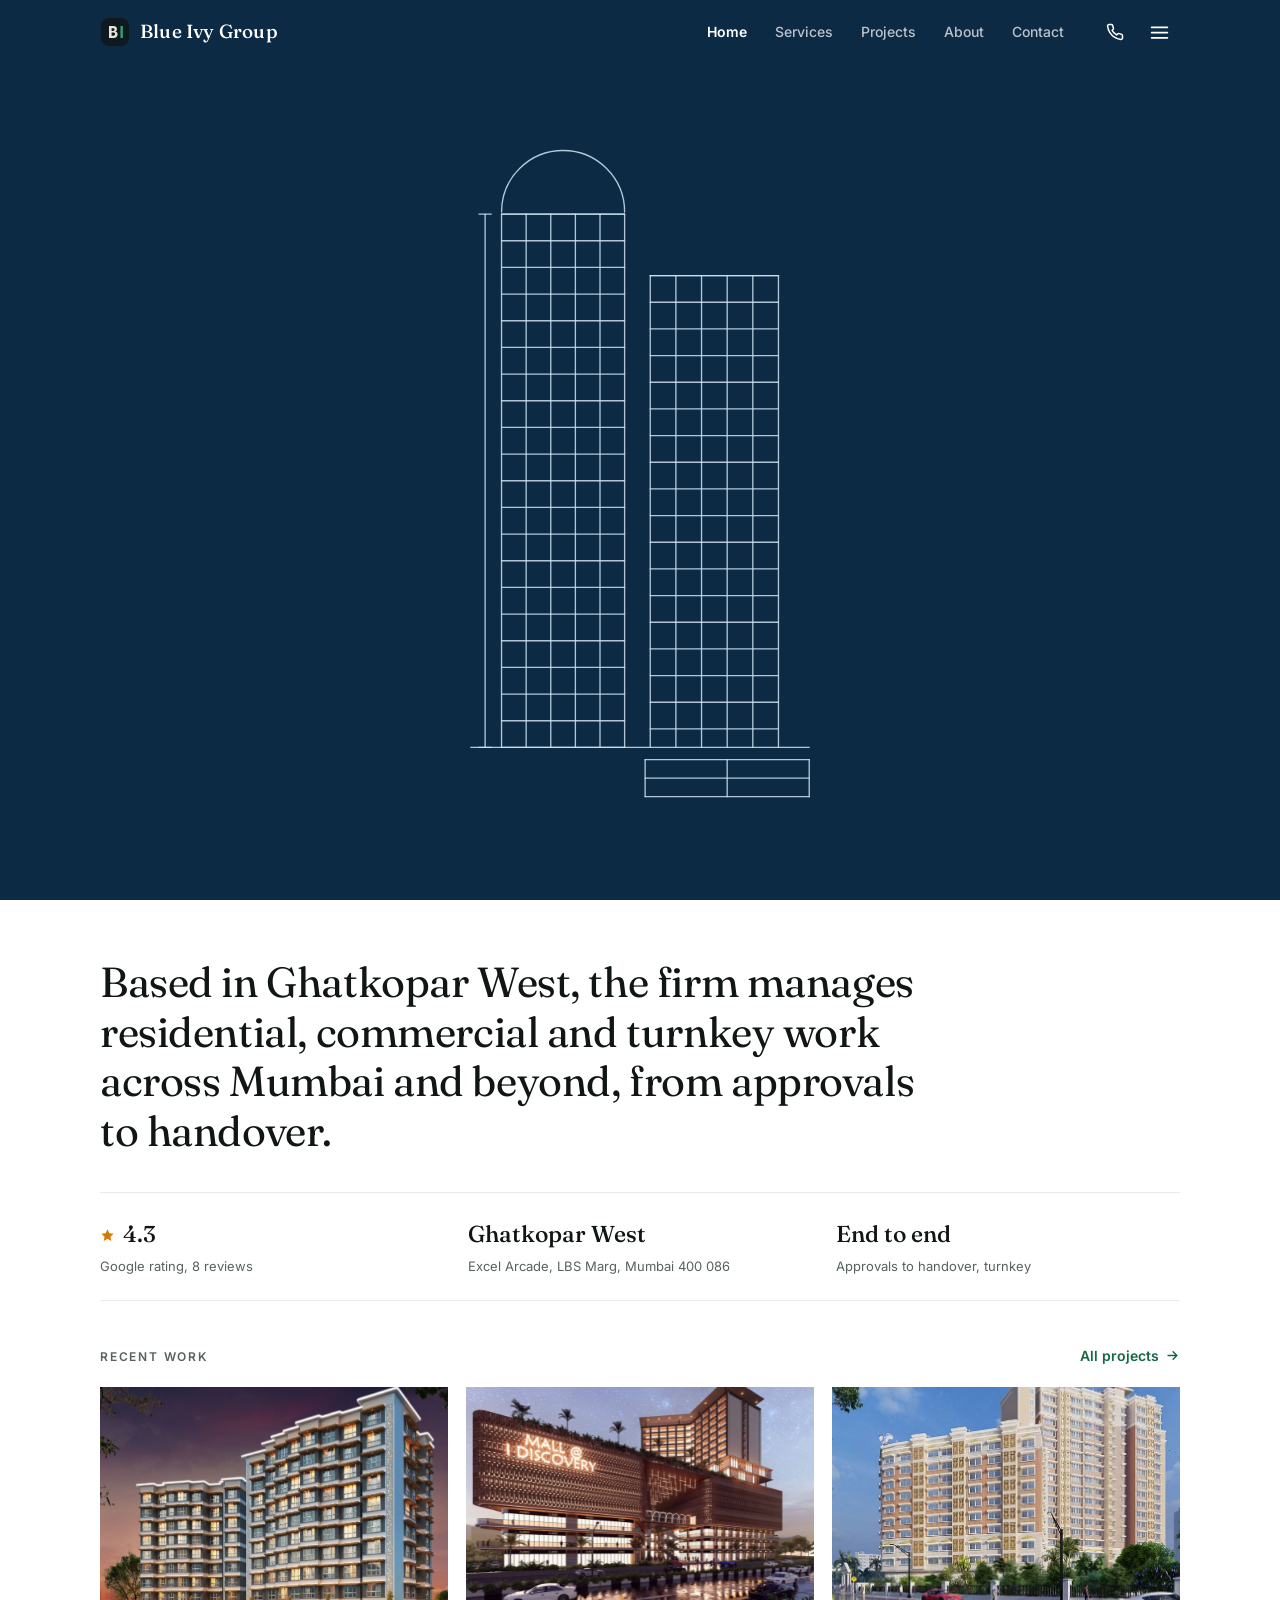
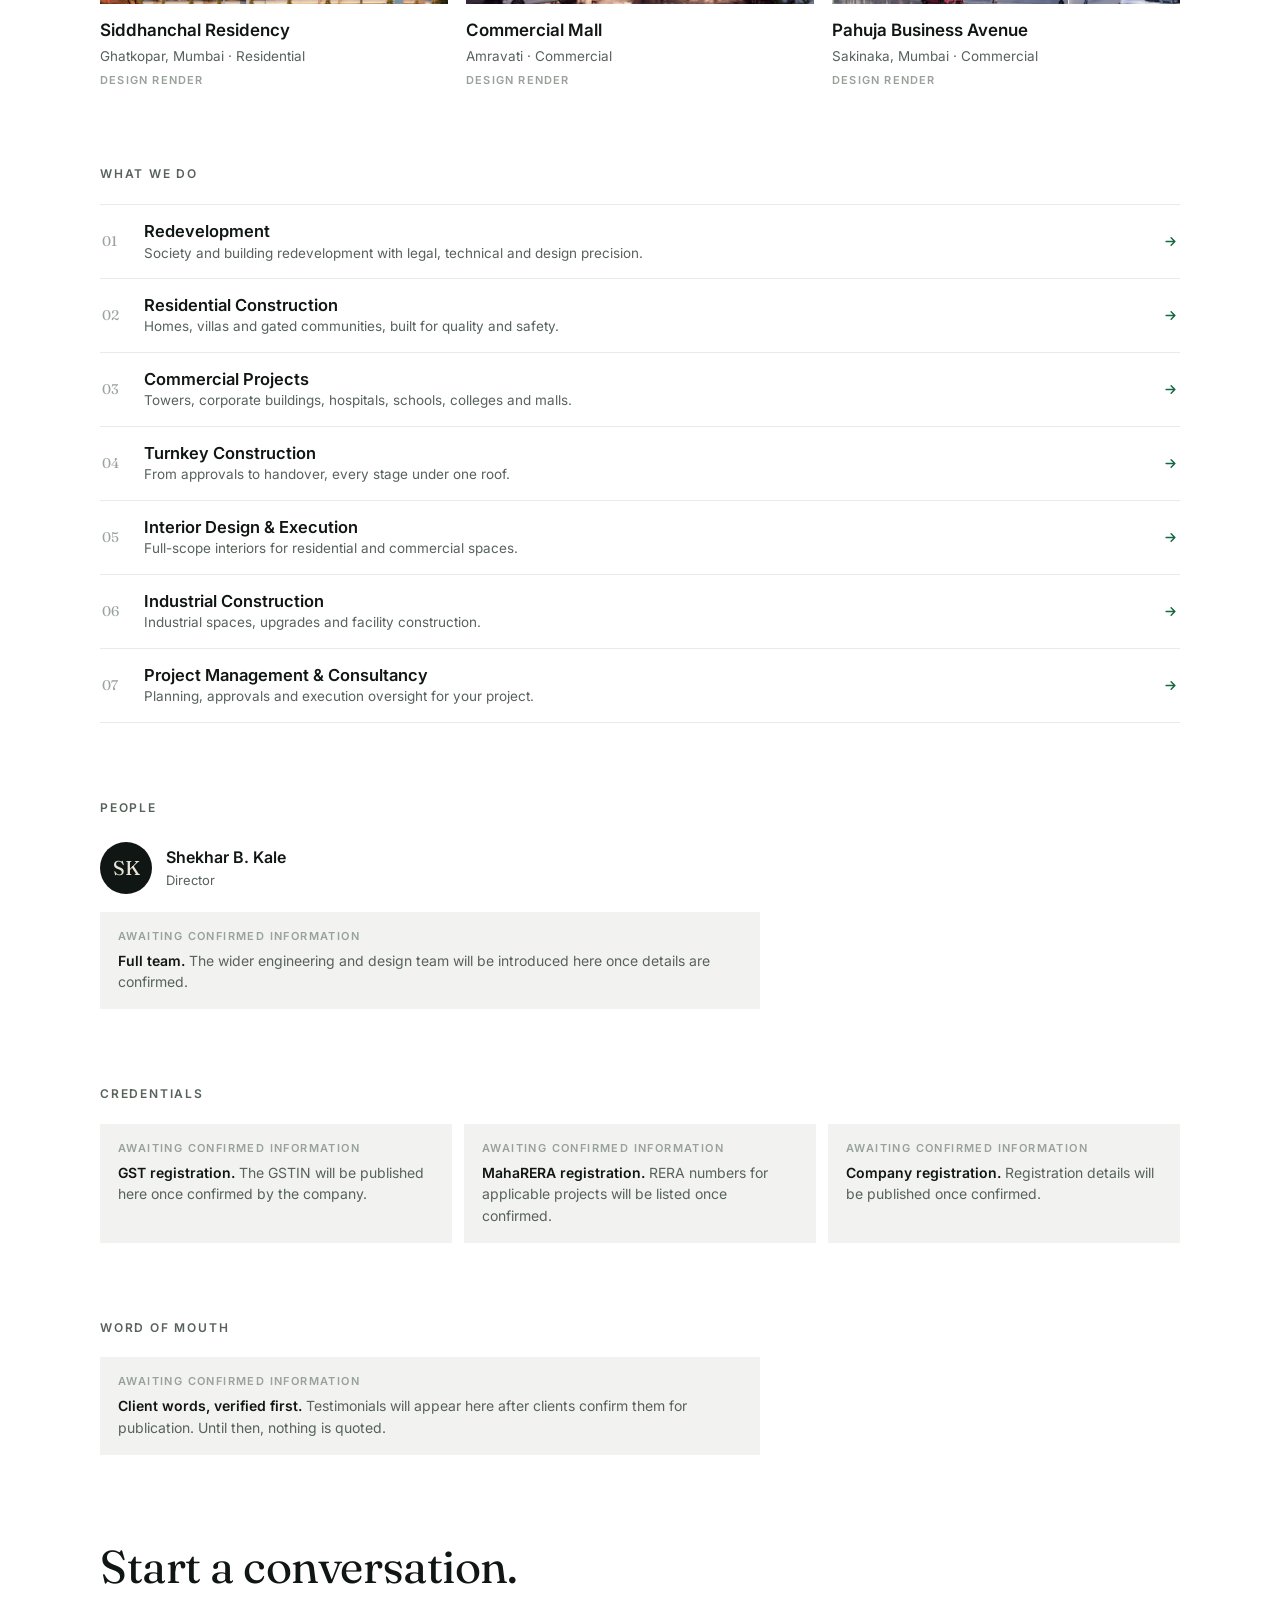
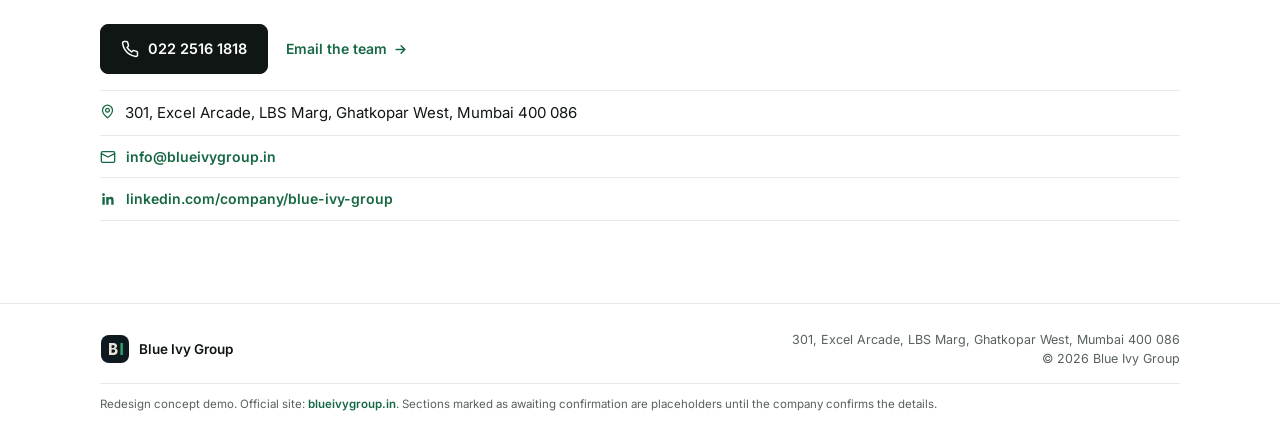
==== commit b8edd0e3: "Blueprint intro: decorative linework draws once per session, then fades to hero render" ====
--- a/index.html
+++ b/index.html
@@ -44,6 +44,7 @@
 <section class="hero">
 <div class="hero-img"><img src="assets/img/siddhanchal.jpg" alt="Design render of Siddhanchal Residency, Ghatkopar, at dusk" fetchpriority="high"></div>
 <div class="hero-scrim"></div>
+<div class="bp" id="bp" hidden><svg viewBox="0 0 390 700" aria-hidden="true"><path d="M30 640 L360 640"/><path d="M60 640 L60 120"/><path d="M180 640 L180 120"/><path d="M60 120 L180 120"/><path d="M60 120 L180 120"/><path d="M60 146 L180 146"/><path d="M60 172 L180 172"/><path d="M60 198 L180 198"/><path d="M60 224 L180 224"/><path d="M60 250 L180 250"/><path d="M60 276 L180 276"/><path d="M60 302 L180 302"/><path d="M60 328 L180 328"/><path d="M60 354 L180 354"/><path d="M60 380 L180 380"/><path d="M60 406 L180 406"/><path d="M60 432 L180 432"/><path d="M60 458 L180 458"/><path d="M60 484 L180 484"/><path d="M60 510 L180 510"/><path d="M60 536 L180 536"/><path d="M60 562 L180 562"/><path d="M60 588 L180 588"/><path d="M60 614 L180 614"/><path d="M60 640 L180 640"/><path d="M84 120 L84 640"/><path d="M108 120 L108 640"/><path d="M132 120 L132 640"/><path d="M156 120 L156 640"/><path d="M205 640 L205 180"/><path d="M330 640 L330 180"/><path d="M205 180 L330 180"/><path d="M205 180 L330 180"/><path d="M205 206 L330 206"/><path d="M205 232 L330 232"/><path d="M205 258 L330 258"/><path d="M205 284 L330 284"/><path d="M205 310 L330 310"/><path d="M205 336 L330 336"/><path d="M205 362 L330 362"/><path d="M205 388 L330 388"/><path d="M205 414 L330 414"/><path d="M205 440 L330 440"/><path d="M205 466 L330 466"/><path d="M205 492 L330 492"/><path d="M205 518 L330 518"/><path d="M205 544 L330 544"/><path d="M205 570 L330 570"/><path d="M205 596 L330 596"/><path d="M205 622 L330 622"/><path d="M230 180 L230 640"/><path d="M255 180 L255 640"/><path d="M280 180 L280 640"/><path d="M305 180 L305 640"/><path d="M44 120 L44 640"/><path d="M38 120 L50 120"/><path d="M38 640 L50 640"/><path d="M60 118 A60 60 0 0 1 180 118"/><path d="M200 652 L360 652"/><path d="M200 688 L360 688"/><path d="M200 652 L200 688"/><path d="M360 652 L360 688"/><path d="M200 670 L360 670"/><path d="M280 652 L280 688"/></svg></div>
 <div class="hero-txt"><div class="wrap">
 <div class="hero-kick">Blue Ivy Group &middot; Ghatkopar West, Mumbai</div>
 <h1>End-to-end construction, interiors and redevelopment.</h1>
--- a/assets/css/style.css
+++ b/assets/css/style.css
@@ -53,6 +53,11 @@
 @media (prefers-reduced-motion:no-preference){.hero-img img{animation:kb 26s ease-in-out infinite alternate;will-change:transform}}
 @keyframes kb{from{transform:scale(1.06) translate(0,0)}to{transform:scale(1.16) translate(-1.6%,-2%)}}
 .hero-scrim{position:absolute;inset:0;background:linear-gradient(180deg,rgba(9,13,11,.38) 0%,rgba(9,13,11,0) 32%,rgba(9,13,11,0) 52%,rgba(9,13,11,.64) 100%)}
+.bp{position:absolute;inset:0;z-index:5;background:#0d2a45;display:flex;align-items:center;justify-content:center}
+@media (prefers-reduced-motion:no-preference){.bp{transition:opacity 1s ease}}
+.bp.fade{opacity:0;pointer-events:none}
+.bp svg{width:min(80vw,400px);height:auto;max-height:84%}
+.bp path{fill:none;stroke:rgba(206,227,243,.85);stroke-width:1.3;stroke-linecap:round}
 .hero-txt{position:absolute;left:0;right:0;bottom:60px;color:#fff}
 .hero-kick{font-size:12px;font-weight:600;letter-spacing:2px;text-transform:uppercase;color:rgba(255,255,255,.8)}
 .hero-txt h1{font-family:var(--font-d);font-weight:400;font-size:clamp(29px,6.4vw,54px);line-height:1.09;letter-spacing:-.01em;max-width:640px;margin-top:10px}
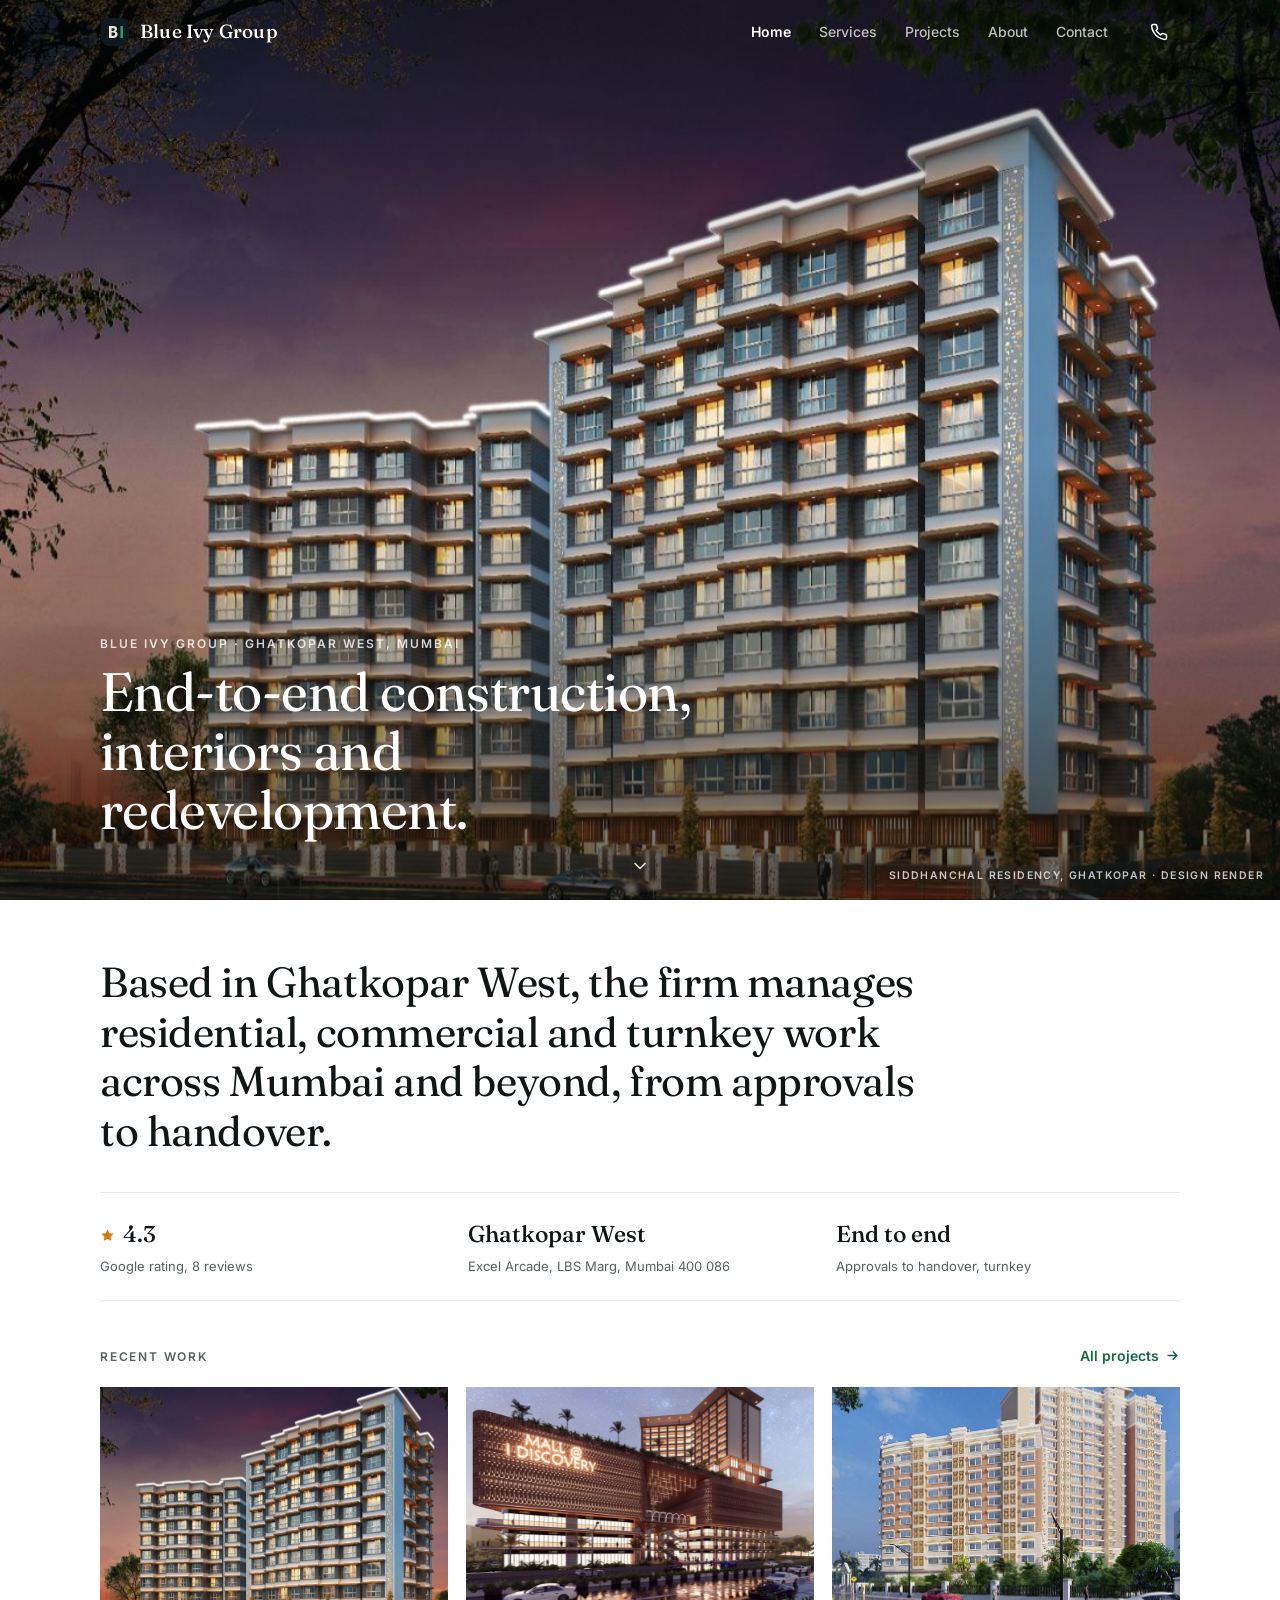
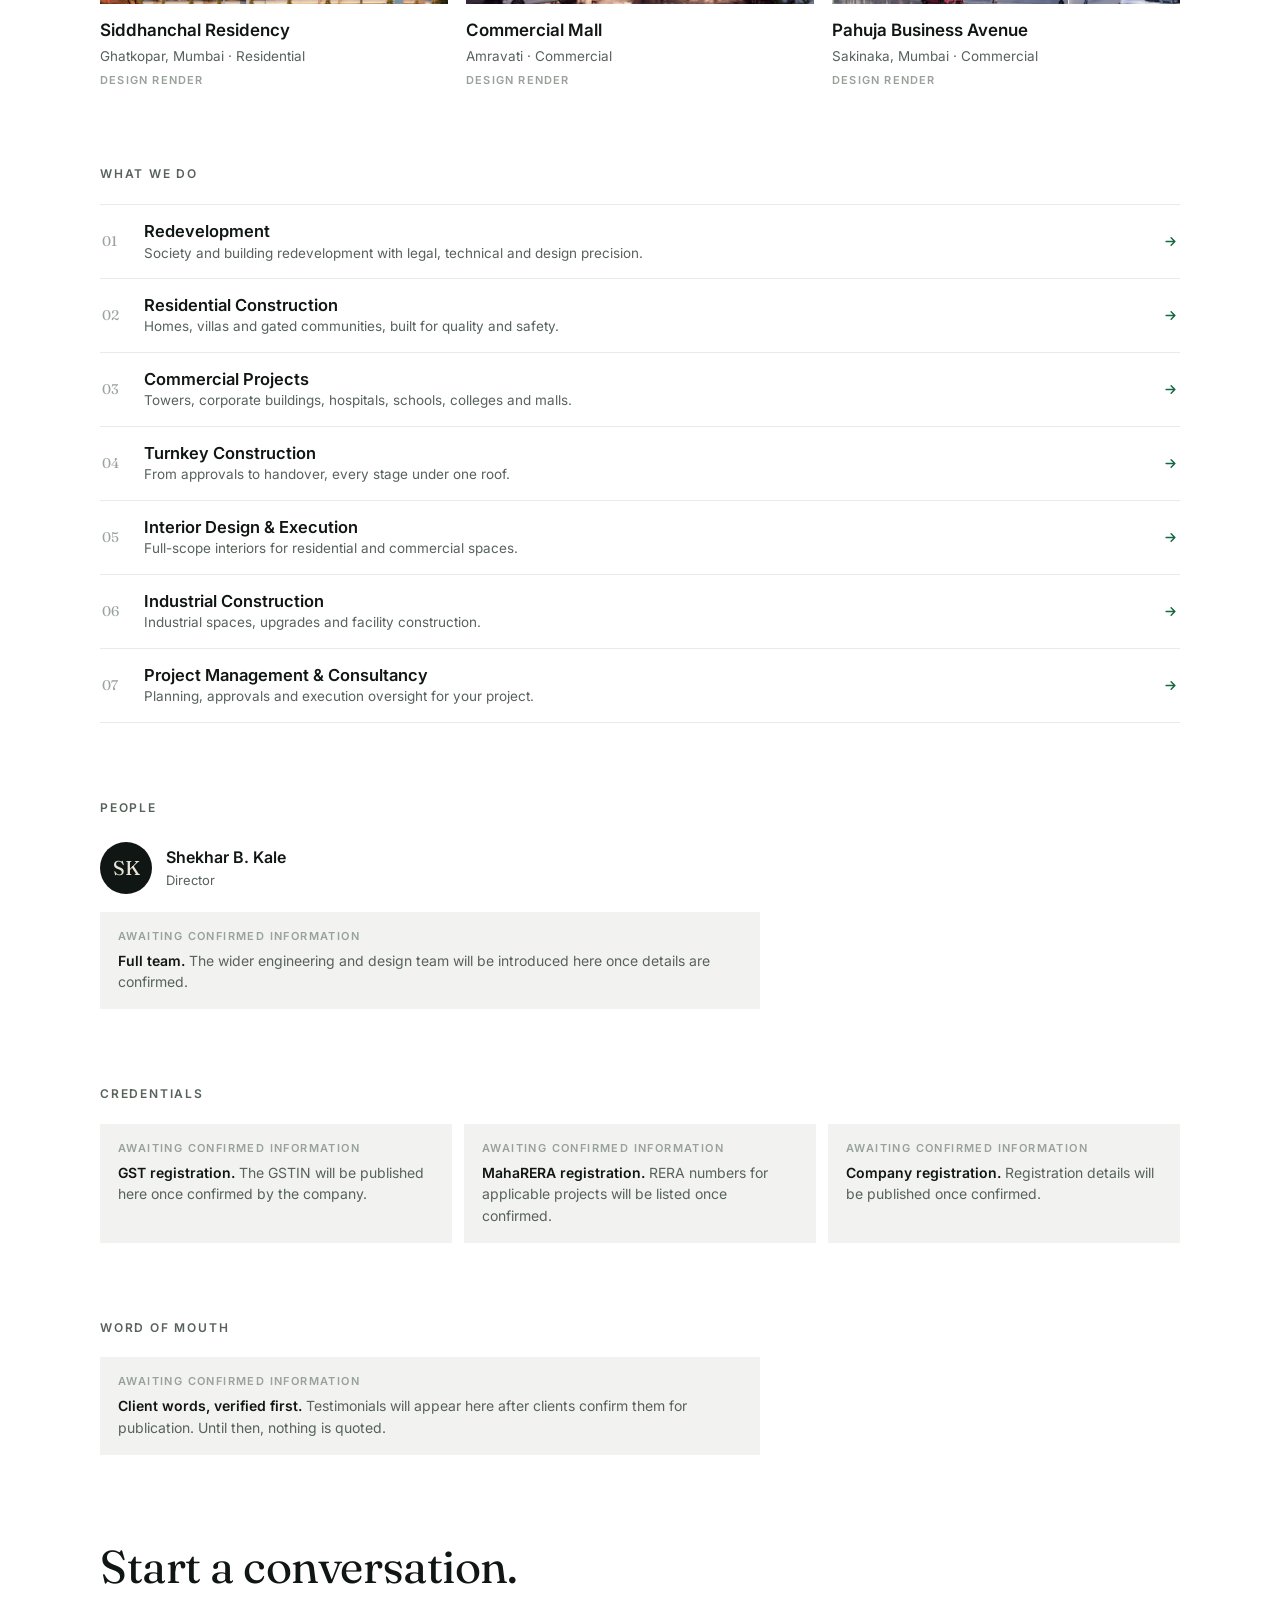
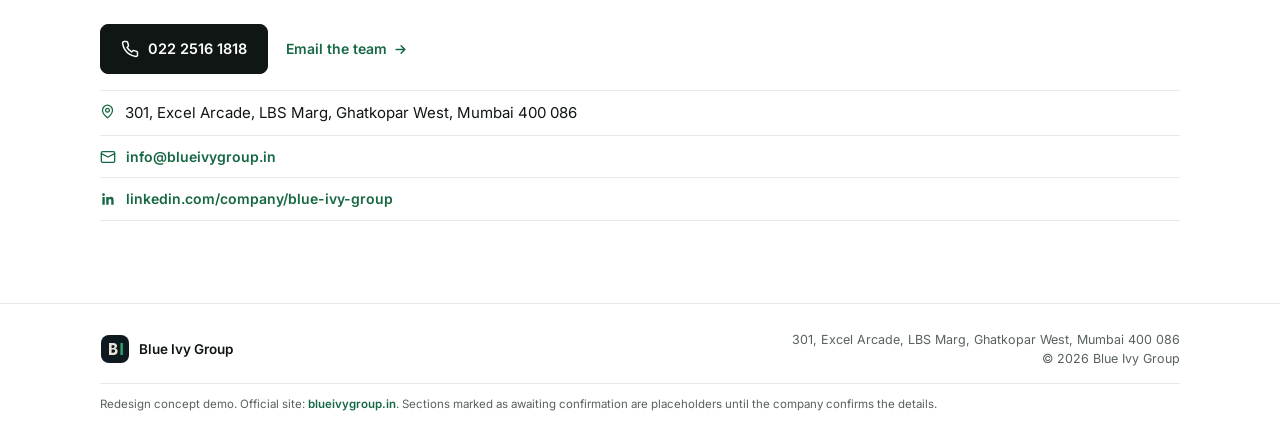
==== commit c022bfa1: "Replace blueprint intro with rotating hero, hide hamburger on desktop" ====
--- a/index.html
+++ b/index.html
@@ -42,9 +42,13 @@
 <main>
 
 <section class="hero">
-<div class="hero-img"><img src="assets/img/siddhanchal.jpg" alt="Design render of Siddhanchal Residency, Ghatkopar, at dusk" fetchpriority="high"></div>
+<div class="hero-img">
+<img class="hpi on" src="assets/img/siddhanchal.jpg" alt="Design render of Siddhanchal Residency, Ghatkopar, at dusk" fetchpriority="high">
+<img class="hpi" src="assets/img/amravati-mall.jpg" alt="Design render of the commercial mall project in Amravati" loading="lazy">
+<img class="hpi" src="assets/img/pahuja.jpg" alt="Design render of Pahuja Business Avenue in Sakinaka" loading="lazy">
+</div>
 <div class="hero-scrim"></div>
-<div class="bp" id="bp" hidden><svg viewBox="0 0 390 700" aria-hidden="true"><path d="M30 640 L360 640"/><path d="M60 640 L60 120"/><path d="M180 640 L180 120"/><path d="M60 120 L180 120"/><path d="M60 120 L180 120"/><path d="M60 146 L180 146"/><path d="M60 172 L180 172"/><path d="M60 198 L180 198"/><path d="M60 224 L180 224"/><path d="M60 250 L180 250"/><path d="M60 276 L180 276"/><path d="M60 302 L180 302"/><path d="M60 328 L180 328"/><path d="M60 354 L180 354"/><path d="M60 380 L180 380"/><path d="M60 406 L180 406"/><path d="M60 432 L180 432"/><path d="M60 458 L180 458"/><path d="M60 484 L180 484"/><path d="M60 510 L180 510"/><path d="M60 536 L180 536"/><path d="M60 562 L180 562"/><path d="M60 588 L180 588"/><path d="M60 614 L180 614"/><path d="M60 640 L180 640"/><path d="M84 120 L84 640"/><path d="M108 120 L108 640"/><path d="M132 120 L132 640"/><path d="M156 120 L156 640"/><path d="M205 640 L205 180"/><path d="M330 640 L330 180"/><path d="M205 180 L330 180"/><path d="M205 180 L330 180"/><path d="M205 206 L330 206"/><path d="M205 232 L330 232"/><path d="M205 258 L330 258"/><path d="M205 284 L330 284"/><path d="M205 310 L330 310"/><path d="M205 336 L330 336"/><path d="M205 362 L330 362"/><path d="M205 388 L330 388"/><path d="M205 414 L330 414"/><path d="M205 440 L330 440"/><path d="M205 466 L330 466"/><path d="M205 492 L330 492"/><path d="M205 518 L330 518"/><path d="M205 544 L330 544"/><path d="M205 570 L330 570"/><path d="M205 596 L330 596"/><path d="M205 622 L330 622"/><path d="M230 180 L230 640"/><path d="M255 180 L255 640"/><path d="M280 180 L280 640"/><path d="M305 180 L305 640"/><path d="M44 120 L44 640"/><path d="M38 120 L50 120"/><path d="M38 640 L50 640"/><path d="M60 118 A60 60 0 0 1 180 118"/><path d="M200 652 L360 652"/><path d="M200 688 L360 688"/><path d="M200 652 L200 688"/><path d="M360 652 L360 688"/><path d="M200 670 L360 670"/><path d="M280 652 L280 688"/></svg></div>
+<div class="hero-cap" id="heroCap">Siddhanchal Residency, Ghatkopar &middot; Design render</div>
 <div class="hero-txt"><div class="wrap">
 <div class="hero-kick">Blue Ivy Group &middot; Ghatkopar West, Mumbai</div>
 <h1>End-to-end construction, interiors and redevelopment.</h1>
--- a/assets/css/style.css
+++ b/assets/css/style.css
@@ -49,16 +49,12 @@
 /* ---------- hero (home) ---------- */
 .hero{position:relative;height:100svh;min-height:540px;max-height:960px;overflow:hidden;background:var(--dark)}
 .hero-img{position:absolute;inset:0}
-.hero-img img{width:100%;height:100%;object-fit:cover;object-position:center 60%}
-@media (prefers-reduced-motion:no-preference){.hero-img img{animation:kb 26s ease-in-out infinite alternate;will-change:transform}}
+.hero-img .hpi{position:absolute;inset:0;width:100%;height:100%;object-fit:cover;object-position:center 60%;opacity:0}
+.hero-img .hpi.on{opacity:1;transition:opacity 1.4s ease}
+@media (prefers-reduced-motion:no-preference){.hero-img .hpi.on{animation:kb 26s ease-in-out infinite alternate;will-change:transform}}
+.hero-cap{position:absolute;right:16px;bottom:16px;z-index:3;color:rgba(255,255,255,.75);font-size:10.5px;font-weight:600;letter-spacing:1.4px;text-transform:uppercase;text-align:right;max-width:46%}
 @keyframes kb{from{transform:scale(1.06) translate(0,0)}to{transform:scale(1.16) translate(-1.6%,-2%)}}
-.hero-scrim{position:absolute;inset:0;background:linear-gradient(180deg,rgba(9,13,11,.38) 0%,rgba(9,13,11,0) 32%,rgba(9,13,11,0) 52%,rgba(9,13,11,.64) 100%)}
-.bp{position:absolute;inset:0;z-index:5;background:#0d2a45;display:flex;align-items:center;justify-content:center}
-@media (prefers-reduced-motion:no-preference){.bp{transition:opacity 1s ease}}
-.bp.fade{opacity:0;pointer-events:none}
-.bp svg{width:min(80vw,400px);height:auto;max-height:84%}
-.bp path{fill:none;stroke:rgba(206,227,243,.85);stroke-width:1.3;stroke-linecap:round}
-.hero-txt{position:absolute;left:0;right:0;bottom:60px;color:#fff}
+.hero-scrim{position:absolute;inset:0;background:linear-gradient(180deg,rgba(9,13,11,.38) 0%,rgba(9,13,11,0) 32%,rgba(9,13,11,0) 52%,rgba(9,13,11,.64) 100%)}.hero-txt{position:absolute;left:0;right:0;bottom:60px;color:#fff}
 .hero-kick{font-size:12px;font-weight:600;letter-spacing:2px;text-transform:uppercase;color:rgba(255,255,255,.8)}
 .hero-txt h1{font-family:var(--font-d);font-weight:400;font-size:clamp(29px,6.4vw,54px);line-height:1.09;letter-spacing:-.01em;max-width:640px;margin-top:10px}
 @media (prefers-reduced-motion:no-preference){
@@ -185,3 +181,4 @@
 [data-rv]{opacity:0;transform:translateY(16px);transition:opacity .5s ease,transform .5s ease}
 [data-rv].in{opacity:1;transform:none}
 }
+@media(min-width:901px){#menuBtn{display:none}}
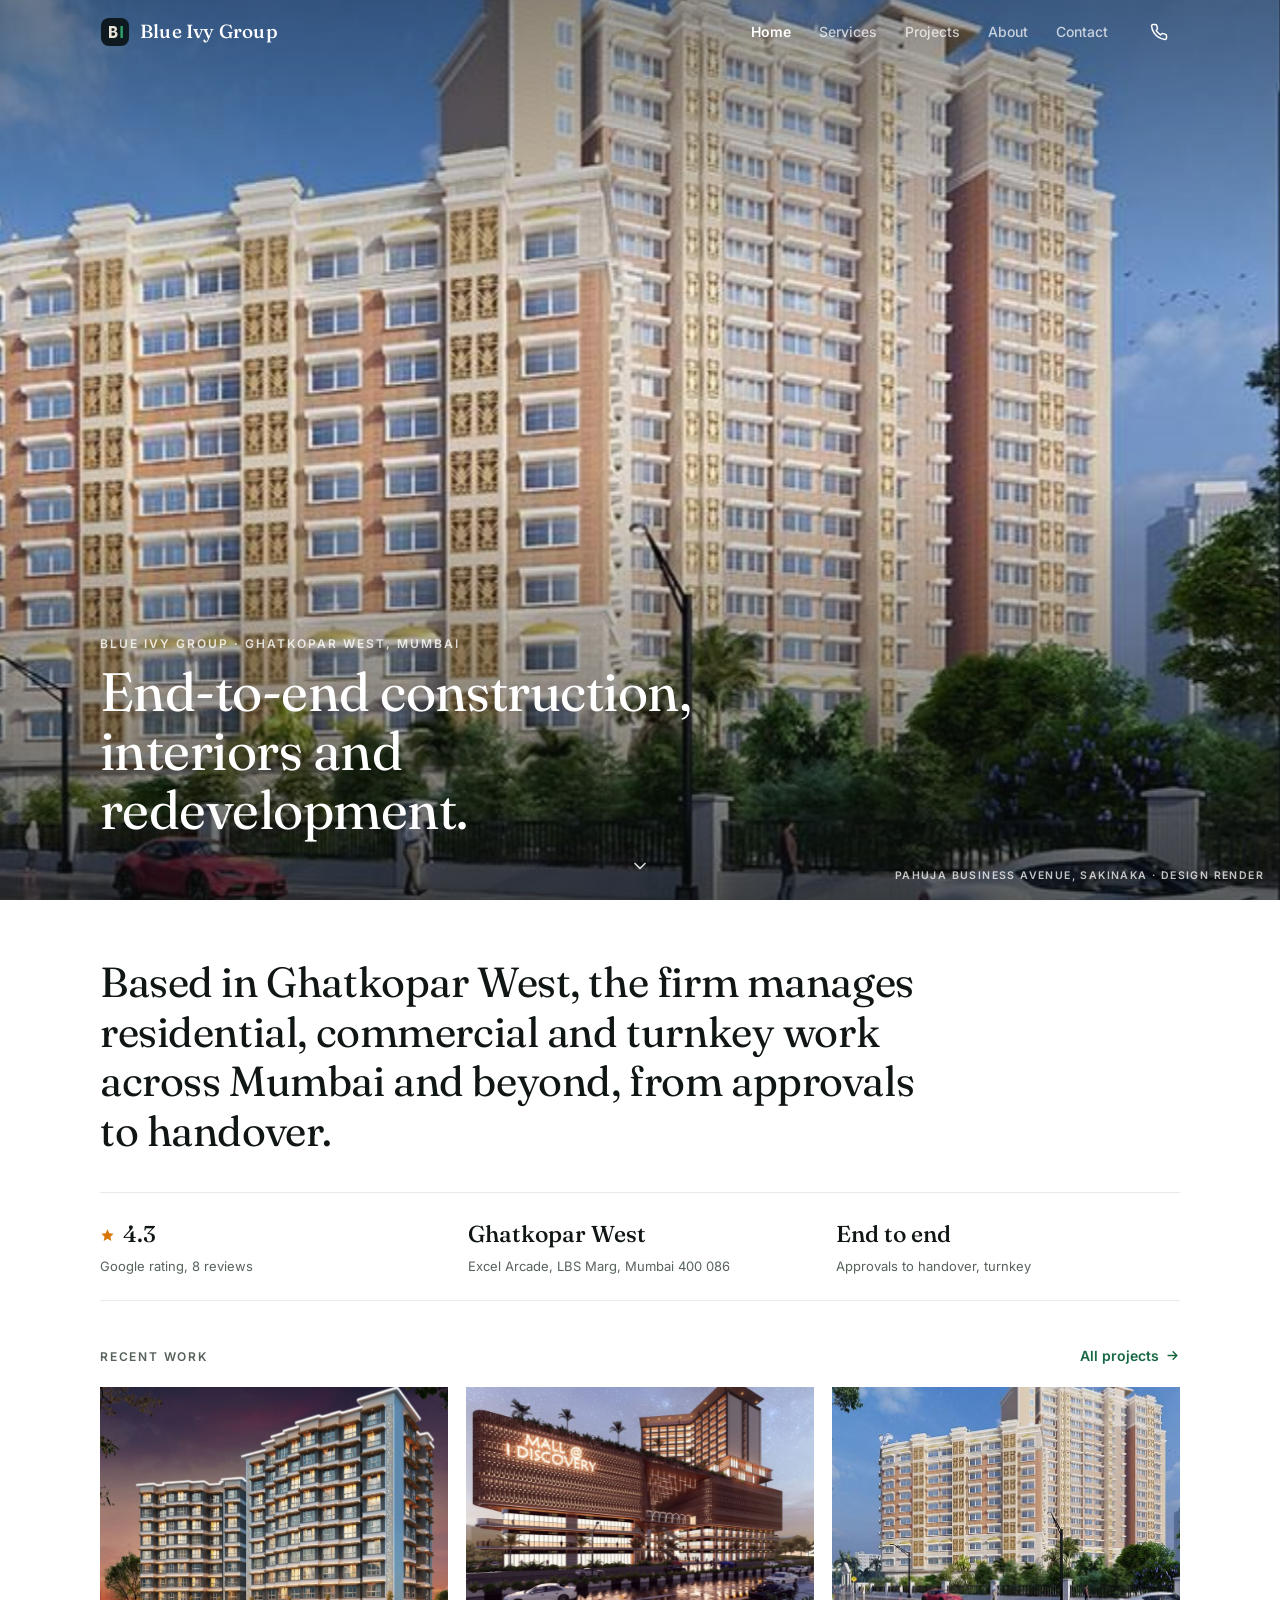
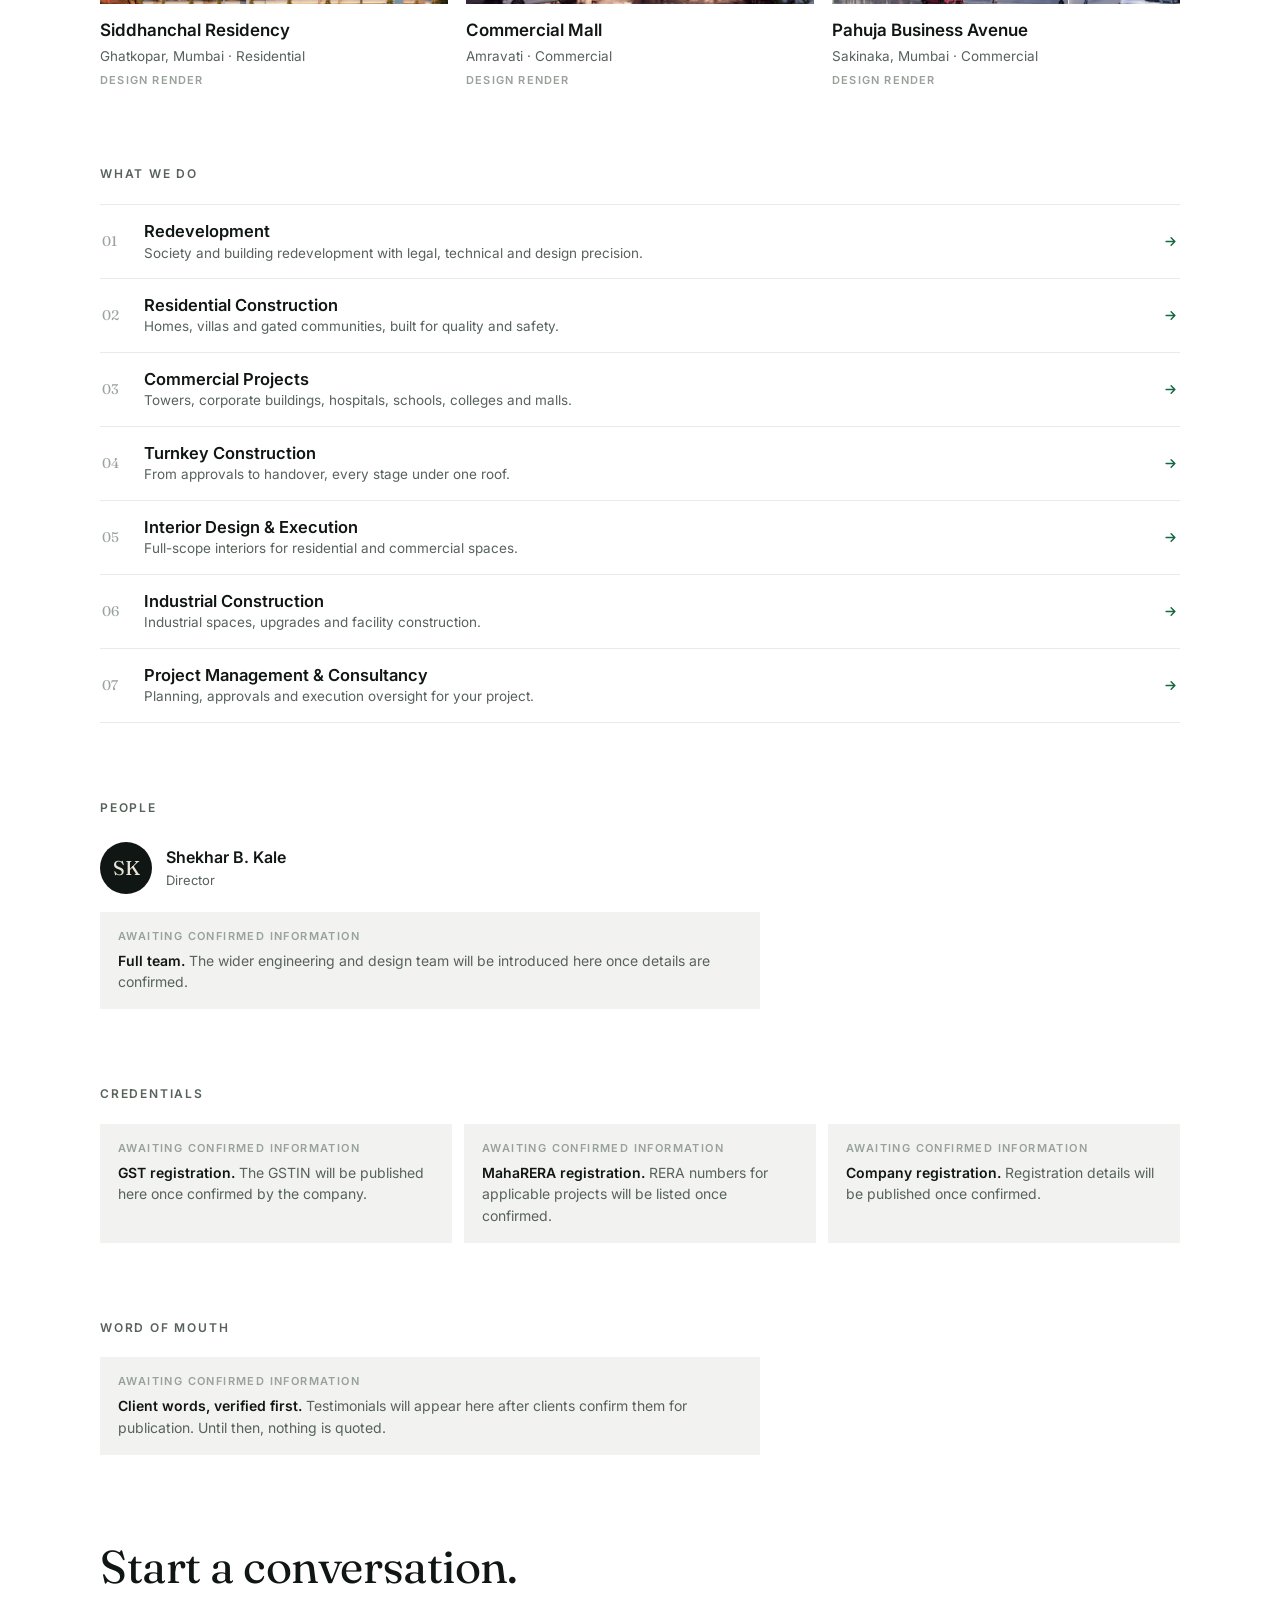
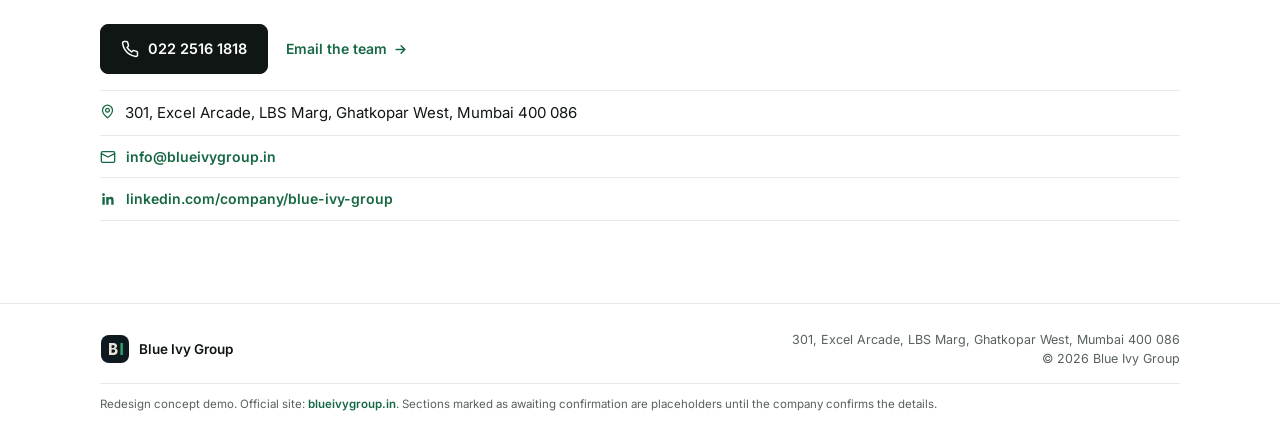
==== commit 0499c85a: "HERO full-width left-to-right pan per render, eager hero imgs, SW v4" ====
--- a/index.html
+++ b/index.html
@@ -44,8 +44,8 @@
 <section class="hero">
 <div class="hero-img">
 <img class="hpi on" src="assets/img/siddhanchal.jpg" alt="Design render of Siddhanchal Residency, Ghatkopar, at dusk" fetchpriority="high">
-<img class="hpi" src="assets/img/amravati-mall.jpg" alt="Design render of the commercial mall project in Amravati" loading="lazy">
-<img class="hpi" src="assets/img/pahuja.jpg" alt="Design render of Pahuja Business Avenue in Sakinaka" loading="lazy">
+<img class="hpi" src="assets/img/amravati-mall.jpg" alt="Design render of the commercial mall project in Amravati" loading="eager">
+<img class="hpi" src="assets/img/pahuja.jpg" alt="Design render of Pahuja Business Avenue in Sakinaka" loading="eager">
 </div>
 <div class="hero-scrim"></div>
 <div class="hero-cap" id="heroCap">Siddhanchal Residency, Ghatkopar &middot; Design render</div>
--- a/assets/css/style.css
+++ b/assets/css/style.css
@@ -49,11 +49,10 @@
 /* ---------- hero (home) ---------- */
 .hero{position:relative;height:100svh;min-height:540px;max-height:960px;overflow:hidden;background:var(--dark)}
 .hero-img{position:absolute;inset:0}
-.hero-img .hpi{position:absolute;inset:0;width:100%;height:100%;object-fit:cover;object-position:center 60%;opacity:0}
-.hero-img .hpi.on{opacity:1;transition:opacity 1.4s ease}
-@media (prefers-reduced-motion:no-preference){.hero-img .hpi.on{animation:kb 26s ease-in-out infinite alternate;will-change:transform}}
+.hero-img .hpi{position:absolute;top:0;left:0;width:100%;max-width:none;height:100%;object-fit:cover;object-position:center 60%;opacity:0}
+.hero-img .hpi.on{opacity:1;transition:opacity 1.6s ease}
+.hero-img .hpi.panning{will-change:transform}
 .hero-cap{position:absolute;right:16px;bottom:16px;z-index:3;color:rgba(255,255,255,.75);font-size:10.5px;font-weight:600;letter-spacing:1.4px;text-transform:uppercase;text-align:right;max-width:46%}
-@keyframes kb{from{transform:scale(1.06) translate(0,0)}to{transform:scale(1.16) translate(-1.6%,-2%)}}
 .hero-scrim{position:absolute;inset:0;background:linear-gradient(180deg,rgba(9,13,11,.38) 0%,rgba(9,13,11,0) 32%,rgba(9,13,11,0) 52%,rgba(9,13,11,.64) 100%)}.hero-txt{position:absolute;left:0;right:0;bottom:60px;color:#fff}
 .hero-kick{font-size:12px;font-weight:600;letter-spacing:2px;text-transform:uppercase;color:rgba(255,255,255,.8)}
 .hero-txt h1{font-family:var(--font-d);font-weight:400;font-size:clamp(29px,6.4vw,54px);line-height:1.09;letter-spacing:-.01em;max-width:640px;margin-top:10px}
